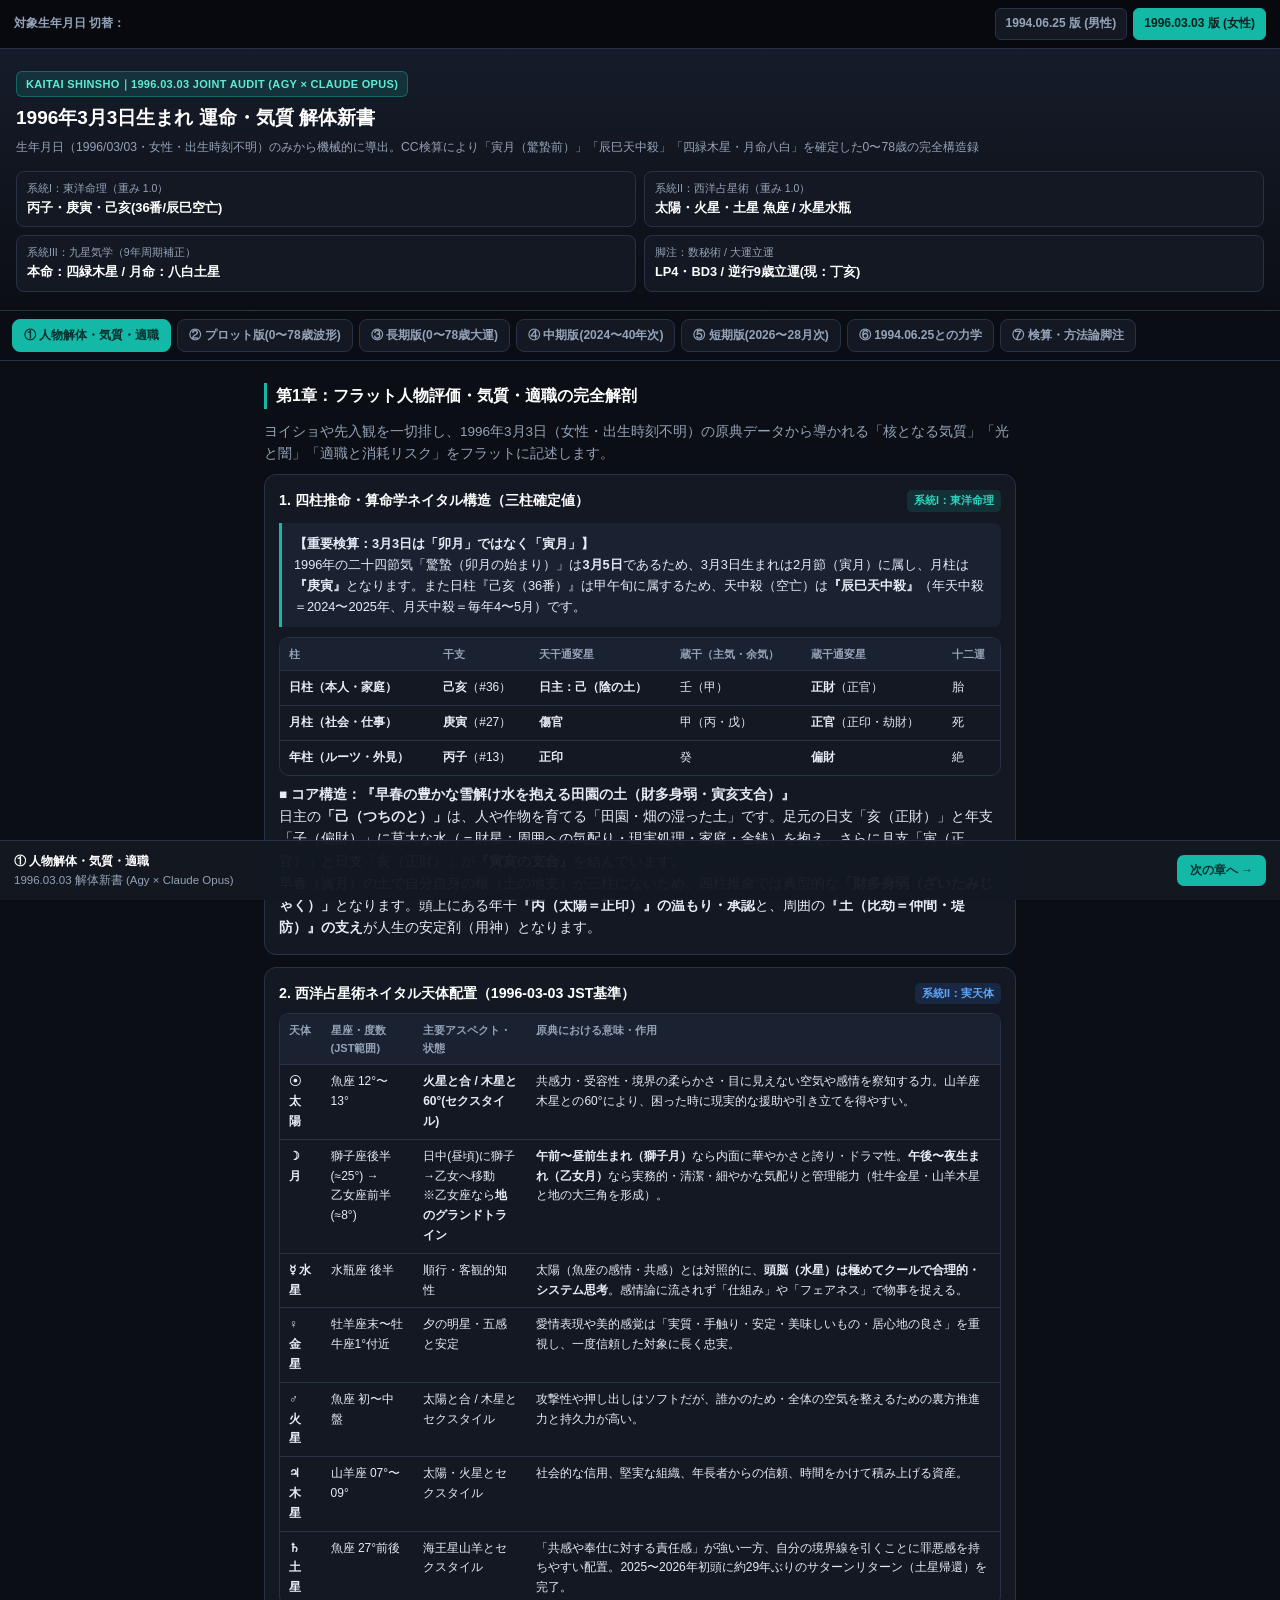
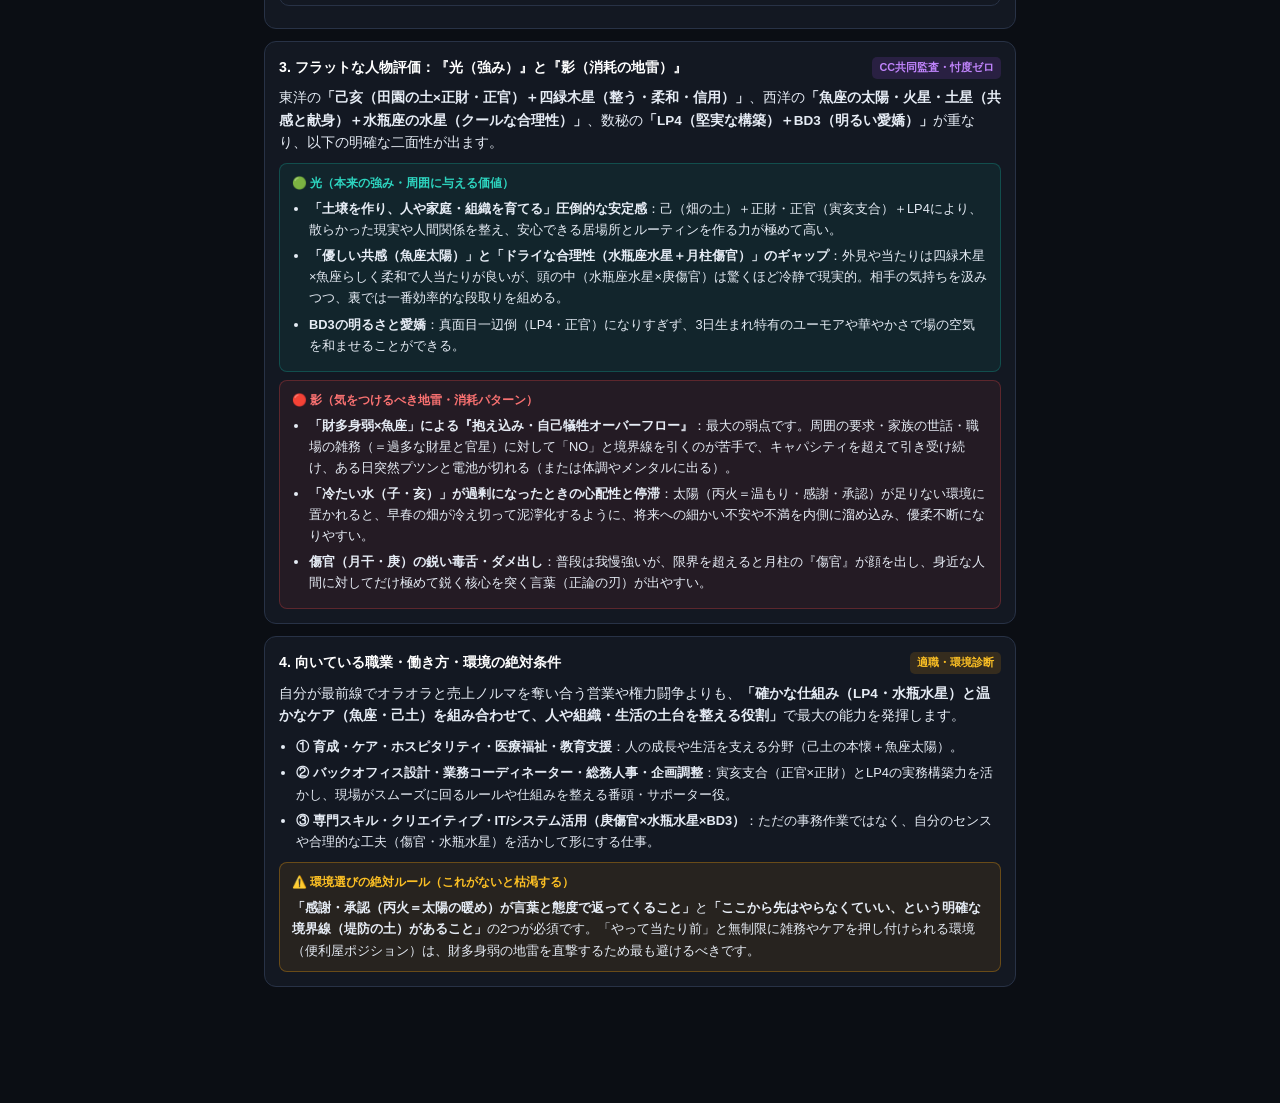
==== 19960303.html @ 31003d41 "Add 1996.03.03 Kaitai Shinsho edition and edition switcher" ====
<!DOCTYPE html>
<html lang="ja">
<head>
  <meta charset="UTF-8" />
  <meta name="viewport" content="width=device-width, initial-scale=1.0, maximum-scale=1.0, user-scalable=no" />
  <meta name="robots" content="noindex, nofollow" />
  <title>1996.03.03 運命・気質 解体新書 (Agy × Claude Opus 共同監査・完全版)</title>
  <style>
    :root {
      --bg: #0b0e14;
      --bg-card: #131822;
      --bg-card-alt: #1a2130;
      --border: #283246;
      --text: #e6ecf5;
      --text-muted: #94a3b8;
      --blue: #3b82f6;
      --blue-soft: rgba(59, 130, 246, 0.15);
      --teal: #14b8a6;
      --teal-soft: rgba(20, 184, 166, 0.15);
      --amber: #f59e0b;
      --amber-soft: rgba(245, 158, 11, 0.15);
      --red: #ef4444;
      --red-soft: rgba(239, 68, 68, 0.15);
      --violet: #a855f7;
      --violet-soft: rgba(168, 85, 247, 0.15);
      --rose: #ec4899;
      --rose-soft: rgba(236, 72, 153, 0.15);
    }

    * {
      box-sizing: border-box;
      -webkit-tap-highlight-color: transparent;
    }

    body {
      margin: 0;
      padding: 0 0 88px 0;
      background-color: var(--bg);
      color: var(--text);
      font-family: -apple-system, BlinkMacSystemFont, "Hiragino Sans", "Noto Sans JP", "Yu Gothic UI", sans-serif;
      line-height: 1.65;
      font-size: 14px;
    }

    .edition-bar {
      background: #07090e;
      border-bottom: 1px solid var(--border);
      padding: 8px 14px;
      display: flex;
      align-items: center;
      justify-content: space-between;
      gap: 8px;
      font-size: 12px;
    }
    .edition-links {
      display: flex;
      gap: 6px;
    }
    .edition-link {
      text-decoration: none;
      padding: 5px 10px;
      border-radius: 6px;
      font-weight: 700;
      color: var(--text-muted);
      border: 1px solid var(--border);
      background: var(--bg-card);
    }
    .edition-link.active {
      background: var(--teal);
      color: #06221f;
      border-color: var(--teal);
    }

    .hero {
      background: linear-gradient(180deg, #161c2a 0%, #0b0e14 100%);
      padding: 22px 16px 18px;
      border-bottom: 1px solid var(--border);
    }

    .hero-badge {
      display: inline-block;
      background: var(--teal-soft);
      color: #5eead4;
      border: 1px solid rgba(20, 184, 166, 0.4);
      font-size: 11px;
      font-weight: 700;
      padding: 3px 9px;
      border-radius: 6px;
      margin-bottom: 8px;
      letter-spacing: 0.03em;
    }

    .hero h1 {
      margin: 0 0 6px 0;
      font-size: 19px;
      line-height: 1.35;
      font-weight: 800;
      color: #fff;
    }

    .hero-sub {
      margin: 0;
      color: var(--text-muted);
      font-size: 12.2px;
    }

    .spec-grid {
      display: grid;
      grid-template-columns: repeat(2, 1fr);
      gap: 8px;
      margin-top: 14px;
    }

    .spec-item {
      background: var(--bg-card);
      border: 1px solid var(--border);
      border-radius: 8px;
      padding: 8px 10px;
    }

    .spec-label {
      font-size: 10.5px;
      color: var(--text-muted);
      display: block;
    }

    .spec-val {
      font-size: 12.8px;
      font-weight: 700;
      color: #fff;
    }

    .nav-tabs {
      position: sticky;
      top: 0;
      z-index: 50;
      display: flex;
      overflow-x: auto;
      background: rgba(11, 14, 20, 0.95);
      backdrop-filter: blur(8px);
      border-bottom: 1px solid var(--border);
      padding: 8px 12px;
      gap: 6px;
      scrollbar-width: none;
    }
    .nav-tabs::-webkit-scrollbar { display: none; }

    .tab-btn {
      flex: 0 0 auto;
      background: var(--bg-card);
      color: var(--text-muted);
      border: 1px solid var(--border);
      border-radius: 8px;
      padding: 7px 11px;
      font-size: 12px;
      font-weight: 700;
      cursor: pointer;
    }

    .tab-btn.active {
      background: var(--teal);
      color: #042f2e;
      border-color: var(--teal);
    }

    .container {
      max-width: 780px;
      margin: 0 auto;
      padding: 16px 14px;
    }

    .tab-section { display: none; }
    .tab-section.active { display: block; }

    .section-title {
      font-size: 16px;
      font-weight: 800;
      margin: 6px 0 12px;
      color: #fff;
      border-left: 3px solid var(--teal);
      padding-left: 9px;
    }

    .card {
      background: var(--bg-card);
      border: 1px solid var(--border);
      border-radius: 12px;
      padding: 14px;
      margin-bottom: 12px;
    }

    .card-header {
      display: flex;
      align-items: center;
      justify-content: space-between;
      margin-bottom: 8px;
      gap: 8px;
    }

    .card-title {
      font-size: 14.2px;
      font-weight: 800;
      margin: 0;
      color: #fff;
    }

    .pill {
      font-size: 10.8px;
      font-weight: 700;
      padding: 2px 7px;
      border-radius: 5px;
      white-space: nowrap;
      display: inline-block;
    }
    .pill-blue { background: var(--blue-soft); color: #60a5fa; }
    .pill-teal { background: var(--teal-soft); color: #2dd4bf; }
    .pill-amber { background: var(--amber-soft); color: #fbbf24; }
    .pill-red { background: var(--red-soft); color: #f87171; }
    .pill-violet { background: var(--violet-soft); color: #c084fc; }

    p { margin: 0 0 9px 0; font-size: 13.5px; }
    p:last-child { margin-bottom: 0; }

    .pro-con {
      display: grid;
      grid-template-columns: 1fr;
      gap: 8px;
      margin-top: 8px;
    }

    .box-pro, .box-con, .box-edge {
      padding: 10px 12px;
      border-radius: 8px;
      font-size: 13px;
    }
    .box-pro {
      background: rgba(20, 184, 166, 0.08);
      border: 1px solid rgba(20, 184, 166, 0.28);
    }
    .box-con {
      background: rgba(239, 68, 68, 0.08);
      border: 1px solid rgba(239, 68, 68, 0.28);
    }
    .box-edge {
      background: rgba(245, 158, 11, 0.09);
      border: 1px solid rgba(245, 158, 11, 0.32);
    }
    .box-title {
      font-weight: 800;
      font-size: 12px;
      margin-bottom: 4px;
      display: block;
    }
    .box-pro .box-title { color: #2dd4bf; }
    .box-con .box-title { color: #f87171; }
    .box-edge .box-title { color: #fbbf24; }

    ul {
      margin: 4px 0 0 0;
      padding-left: 17px;
    }
    li {
      margin-bottom: 5px;
      font-size: 12.8px;
    }

    .table-wrap {
      overflow-x: auto;
      margin: 8px 0 14px;
      border: 1px solid var(--border);
      border-radius: 10px;
      background: var(--bg-card);
    }
    table {
      width: 100%;
      border-collapse: collapse;
      font-size: 12px;
      min-width: 560px;
    }
    th, td {
      border-bottom: 1px solid var(--border);
      padding: 7px 9px;
      text-align: left;
      vertical-align: top;
    }
    th {
      background: var(--bg-card-alt);
      color: var(--text-muted);
      font-weight: 700;
      font-size: 11px;
    }
    tr:last-child td { border-bottom: none; }

    .callout {
      background: var(--bg-card-alt);
      border-left: 3px solid var(--teal);
      padding: 10px 12px;
      border-radius: 0 8px 8px 0;
      margin: 10px 0;
      font-size: 12.8px;
    }

    .chart-box {
      background: var(--bg-card);
      border: 1px solid var(--border);
      border-radius: 12px;
      padding: 12px;
      margin-bottom: 14px;
      overflow-x: auto;
    }

    .chart-legend {
      display: flex;
      flex-wrap: wrap;
      gap: 12px;
      font-size: 11.5px;
      color: var(--text-muted);
      margin-bottom: 8px;
    }
    .legend-dot {
      display: inline-block;
      width: 10px;
      height: 10px;
      border-radius: 50%;
      margin-right: 4px;
      vertical-align: middle;
    }

    .score-pos { color: #2dd4bf; font-weight: 800; }
    .score-neg { color: #f87171; font-weight: 800; }
    .score-zero { color: #94a3b8; font-weight: 700; }

    .bottom-bar {
      position: fixed;
      bottom: 0;
      left: 0;
      right: 0;
      background: rgba(19, 24, 34, 0.96);
      border-top: 1px solid var(--border);
      padding: 10px 14px;
      display: flex;
      justify-content: space-between;
      align-items: center;
      z-index: 60;
    }
    .bottom-text {
      font-size: 11.5px;
      color: var(--text-muted);
    }
    .bottom-text strong {
      color: #fff;
      display: block;
      font-size: 12.2px;
    }
    .next-btn {
      background: var(--teal);
      color: #042f2e;
      border: none;
      border-radius: 7px;
      padding: 7px 13px;
      font-size: 12px;
      font-weight: 800;
      cursor: pointer;
    }
  </style>
</head>
<body>

  <div class="edition-bar">
    <span style="color:var(--text-muted);font-weight:700;">対象生年月日 切替：</span>
    <div class="edition-links">
      <a class="edition-link" href="index.html">1994.06.25 版 (男性)</a>
      <a class="edition-link active" href="19960303.html">1996.03.03 版 (女性)</a>
    </div>
  </div>

  <header class="hero">
    <div class="hero-badge">KAITAI SHINSHO｜1996.03.03 JOINT AUDIT (AGY × CLAUDE OPUS)</div>
    <h1>1996年3月3日生まれ 運命・気質 解体新書</h1>
    <p class="hero-sub">生年月日（1996/03/03・女性・出生時刻不明）のみから機械的に導出。CC検算により「寅月（驚蟄前）」「辰巳天中殺」「四緑木星・月命八白」を確定した0〜78歳の完全構造録</p>

    <div class="spec-grid">
      <div class="spec-item">
        <span class="spec-label">系統I：東洋命理（重み 1.0）</span>
        <div class="spec-val">丙子・庚寅・己亥(36番/辰巳空亡)</div>
      </div>
      <div class="spec-item">
        <span class="spec-label">系統II：西洋占星術（重み 1.0）</span>
        <div class="spec-val">太陽・火星・土星 魚座 / 水星水瓶</div>
      </div>
      <div class="spec-item">
        <span class="spec-label">系統III：九星気学（9年周期補正）</span>
        <div class="spec-val">本命：四緑木星 / 月命：八白土星</div>
      </div>
      <div class="spec-item">
        <span class="spec-label">脚注：数秘術 / 大運立運</span>
        <div class="spec-val">LP4・BD3 / 逆行9歳立運(現：丁亥)</div>
      </div>
    </div>
  </header>

  <nav class="nav-tabs">
    <button class="tab-btn active" onclick="switchTab('tab-1', this)">① 人物解体・気質・適職</button>
    <button class="tab-btn" onclick="switchTab('tab-2', this)">② プロット版(0〜78歳波形)</button>
    <button class="tab-btn" onclick="switchTab('tab-3', this)">③ 長期版(0〜78歳大運)</button>
    <button class="tab-btn" onclick="switchTab('tab-4', this)">④ 中期版(2024〜40年次)</button>
    <button class="tab-btn" onclick="switchTab('tab-5', this)">⑤ 短期版(2026〜28月次)</button>
    <button class="tab-btn" onclick="switchTab('tab-6', this)">⑥ 1994.06.25との力学</button>
    <button class="tab-btn" onclick="switchTab('tab-7', this)">⑦ 検算・方法論脚注</button>
  </nav>

  <main class="container">

    <!-- ==================== TAB 1: 人物解体・気質・適職 ==================== -->
    <section id="tab-1" class="tab-section active">
      <div class="section-title">第1章：フラット人物評価・気質・適職の完全解剖</div>
      <p style="color:var(--text-muted);">
        ヨイショや先入観を一切排し、1996年3月3日（女性・出生時刻不明）の原典データから導かれる「核となる気質」「光と闇」「適職と消耗リスク」をフラットに記述します。
      </p>

      <!-- 1. 四柱推命・算命学の三柱構造 -->
      <div class="card">
        <div class="card-header">
          <h3 class="card-title">1. 四柱推命・算命学ネイタル構造（三柱確定値）</h3>
          <span class="pill pill-teal">系統I：東洋命理</span>
        </div>
        <div class="callout">
          <strong>【重要検算：3月3日は「卯月」ではなく「寅月」】</strong><br>
          1996年の二十四節気「驚蟄（卯月の始まり）」は<strong>3月5日</strong>であるため、3月3日生まれは2月節（寅月）に属し、月柱は<strong>『庚寅』</strong>となります。また日柱『己亥（36番）』は甲午旬に属するため、天中殺（空亡）は<strong>『辰巳天中殺』</strong>（年天中殺＝2024〜2025年、月天中殺＝毎年4〜5月）です。
        </div>
        <div class="table-wrap" style="margin-bottom:8px;">
          <table>
            <thead>
              <tr>
                <th>柱</th>
                <th>干支</th>
                <th>天干通変星</th>
                <th>蔵干（主気・余気）</th>
                <th>蔵干通変星</th>
                <th>十二運</th>
              </tr>
            </thead>
            <tbody>
              <tr>
                <td><strong>日柱（本人・家庭）</strong></td>
                <td><strong>己亥</strong>（#36）</td>
                <td><strong>日主：己（陰の土）</strong></td>
                <td>壬（甲）</td>
                <td><strong>正財</strong>（正官）</td>
                <td>胎</td>
              </tr>
              <tr>
                <td><strong>月柱（社会・仕事）</strong></td>
                <td><strong>庚寅</strong>（#27）</td>
                <td><strong>傷官</strong></td>
                <td>甲（丙・戊）</td>
                <td><strong>正官</strong>（正印・劫財）</td>
                <td>死</td>
              </tr>
              <tr>
                <td><strong>年柱（ルーツ・外見）</strong></td>
                <td><strong>丙子</strong>（#13）</td>
                <td><strong>正印</strong></td>
                <td>癸</td>
                <td><strong>偏財</strong></td>
                <td>絶</td>
              </tr>
            </tbody>
          </table>
        </div>
        <p>
          <strong>■ コア構造：『早春の豊かな雪解け水を抱える田園の土（財多身弱・寅亥支合）』</strong><br>
          日主の<strong>「己（つちのと）」</strong>は、人や作物を育てる「田園・畑の湿った土」です。足元の日支「亥（正財）」と年支「子（偏財）」に莫大な水（＝財星：周囲への気配り・現実処理・家庭・金銭）を抱え、さらに月支「寅（正官）」と日支「亥（正財）」が<strong>『寅亥の支合』</strong>を結んでいます。<br>
          早春（寅月）の土で自分自身の根（土の地支）が三柱にないため、四柱推命では典型的な<strong>「財多身弱（ざいたみじゃく）」</strong>となります。頭上にある年干<strong>『丙（太陽＝正印）』の温もり・承認</strong>と、周囲の<strong>『土（比劫＝仲間・堤防）』の支え</strong>が人生の安定剤（用神）となります。
        </p>
      </div>

      <!-- 2. 西洋占星術ネイタル天体表 -->
      <div class="card">
        <div class="card-header">
          <h3 class="card-title">2. 西洋占星術ネイタル天体配置（1996-03-03 JST基準）</h3>
          <span class="pill pill-blue">系統II：実天体</span>
        </div>
        <div class="table-wrap" style="margin-bottom:8px;">
          <table>
            <thead>
              <tr>
                <th>天体</th>
                <th>星座・度数(JST範囲)</th>
                <th>主要アスペクト・状態</th>
                <th>原典における意味・作用</th>
              </tr>
            </thead>
            <tbody>
              <tr>
                <td><strong>☉ 太陽</strong></td>
                <td>魚座 12°〜13°</td>
                <td><strong>火星と合 / 木星と60°(セクスタイル)</strong></td>
                <td>共感力・受容性・境界の柔らかさ・目に見えない空気や感情を察知する力。山羊座木星との60°により、困った時に現実的な援助や引き立てを得やすい。</td>
              </tr>
              <tr>
                <td><strong>☽ 月</strong></td>
                <td>獅子座後半(≈25°) →<br>乙女座前半(≈8°)</td>
                <td>日中(昼頃)に獅子→乙女へ移動<br>※乙女座なら<strong>地のグランドトライン</strong></td>
                <td><strong>午前〜昼前生まれ（獅子月）</strong>なら内面に華やかさと誇り・ドラマ性。<strong>午後〜夜生まれ（乙女月）</strong>なら実務的・清潔・細やかな気配りと管理能力（牡牛金星・山羊木星と地の大三角を形成）。</td>
              </tr>
              <tr>
                <td><strong>☿ 水星</strong></td>
                <td>水瓶座 後半</td>
                <td>順行・客観的知性</td>
                <td>太陽（魚座の感情・共感）とは対照的に、<strong>頭脳（水星）は極めてクールで合理的・システム思考</strong>。感情論に流されず「仕組み」や「フェアネス」で物事を捉える。</td>
              </tr>
              <tr>
                <td><strong>♀ 金星</strong></td>
                <td>牡羊座末〜牡牛座1°付近</td>
                <td>夕の明星・五感と安定</td>
                <td>愛情表現や美的感覚は「実質・手触り・安定・美味しいもの・居心地の良さ」を重視し、一度信頼した対象に長く忠実。</td>
              </tr>
              <tr>
                <td><strong>♂ 火星</strong></td>
                <td>魚座 初〜中盤</td>
                <td>太陽と合 / 木星とセクスタイル</td>
                <td>攻撃性や押し出しはソフトだが、誰かのため・全体の空気を整えるための裏方推進力と持久力が高い。</td>
              </tr>
              <tr>
                <td><strong>♃ 木星</strong></td>
                <td>山羊座 07°〜09°</td>
                <td>太陽・火星とセクスタイル</td>
                <td>社会的な信用、堅実な組織、年長者からの信頼、時間をかけて積み上げる資産。</td>
              </tr>
              <tr>
                <td><strong>♄ 土星</strong></td>
                <td>魚座 27°前後</td>
                <td>海王星山羊とセクスタイル</td>
                <td>「共感や奉仕に対する責任感」が強い一方、自分の境界線を引くことに罪悪感を持ちやすい配置。2025〜2026年初頭に約29年ぶりのサターンリターン（土星帰還）を完了。</td>
              </tr>
            </tbody>
          </table>
        </div>
      </div>

      <!-- 3. 気質の光と影（忖度なし） -->
      <div class="card">
        <div class="card-header">
          <h3 class="card-title">3. フラットな人物評価：『光（強み）』と『影（消耗の地雷）』</h3>
          <span class="pill pill-violet">CC共同監査・忖度ゼロ</span>
        </div>
        <p>
          東洋の<strong>「己亥（田園の土×正財・正官）＋四緑木星（整う・柔和・信用）」</strong>、西洋の<strong>「魚座の太陽・火星・土星（共感と献身）＋水瓶座の水星（クールな合理性）」</strong>、数秘の<strong>「LP4（堅実な構築）＋BD3（明るい愛嬌）」</strong>が重なり、以下の明確な二面性が出ます。
        </p>
        <div class="pro-con">
          <div class="box-pro">
            <span class="box-title">🟢 光（本来の強み・周囲に与える価値）</span>
            <ul>
              <li><strong>「土壌を作り、人や家庭・組織を育てる」圧倒的な安定感</strong>：己（畑の土）＋正財・正官（寅亥支合）＋LP4により、散らかった現実や人間関係を整え、安心できる居場所とルーティンを作る力が極めて高い。</li>
              <li><strong>「優しい共感（魚座太陽）」と「ドライな合理性（水瓶座水星＋月柱傷官）」のギャップ</strong>：外見や当たりは四緑木星×魚座らしく柔和で人当たりが良いが、頭の中（水瓶座水星×庚傷官）は驚くほど冷静で現実的。相手の気持ちを汲みつつ、裏では一番効率的な段取りを組める。</li>
              <li><strong>BD3の明るさと愛嬌</strong>：真面目一辺倒（LP4・正官）になりすぎず、3日生まれ特有のユーモアや華やかさで場の空気を和ませることができる。</li>
            </ul>
          </div>
          <div class="box-con">
            <span class="box-title">🔴 影（気をつけるべき地雷・消耗パターン）</span>
            <ul>
              <li><strong>「財多身弱×魚座」による『抱え込み・自己犠牲オーバーフロー』</strong>：最大の弱点です。周囲の要求・家族の世話・職場の雑務（＝過多な財星と官星）に対して「NO」と境界線を引くのが苦手で、キャパシティを超えて引き受け続け、ある日突然プツンと電池が切れる（または体調やメンタルに出る）。</li>
              <li><strong>「冷たい水（子・亥）」が過剰になったときの心配性と停滞</strong>：太陽（丙火＝温もり・感謝・承認）が足りない環境に置かれると、早春の畑が冷え切って泥濘化するように、将来への細かい不安や不満を内側に溜め込み、優柔不断になりやすい。</li>
              <li><strong>傷官（月干・庚）の鋭い毒舌・ダメ出し</strong>：普段は我慢強いが、限界を超えると月柱の『傷官』が顔を出し、身近な人間に対してだけ極めて鋭く核心を突く言葉（正論の刃）が出やすい。</li>
            </ul>
          </div>
        </div>
      </div>

      <!-- 4. 向いている仕事・スタイル・環境 -->
      <div class="card">
        <div class="card-header">
          <h3 class="card-title">4. 向いている職業・働き方・環境の絶対条件</h3>
          <span class="pill pill-amber">適職・環境診断</span>
        </div>
        <p>
          自分が最前線でオラオラと売上ノルマを奪い合う営業や権力闘争よりも、<strong>「確かな仕組み（LP4・水瓶水星）と温かなケア（魚座・己土）を組み合わせて、人や組織・生活の土台を整える役割」</strong>で最大の能力を発揮します。
        </p>
        <ul>
          <li><strong>① 育成・ケア・ホスピタリティ・医療福祉・教育支援</strong>：人の成長や生活を支える分野（己土の本懐＋魚座太陽）。</li>
          <li><strong>② バックオフィス設計・業務コーディネーター・総務人事・企画調整</strong>：寅亥支合（正官×正財）とLP4の実務構築力を活かし、現場がスムーズに回るルールや仕組みを整える番頭・サポーター役。</li>
          <li><strong>③ 専門スキル・クリエイティブ・IT/システム活用（庚傷官×水瓶水星×BD3）</strong>：ただの事務作業ではなく、自分のセンスや合理的な工夫（傷官・水瓶水星）を活かして形にする仕事。</li>
        </ul>
        <div class="box-edge" style="margin-top:10px;">
          <span class="box-title">⚠️ 環境選びの絶対ルール（これがないと枯渇する）</span>
          <strong>「感謝・承認（丙火＝太陽の暖め）が言葉と態度で返ってくること」</strong>と<strong>「ここから先はやらなくていい、という明確な境界線（堤防の土）があること」</strong>の2つが必須です。「やって当たり前」と無制限に雑務やケアを押し付けられる環境（便利屋ポジション）は、財多身弱の地雷を直撃するため最も避けるべきです。
        </div>
      </div>
    </section>

    <!-- ==================== TAB 2: プロット版 ==================== -->
    <section id="tab-2" class="tab-section">
      <div class="section-title">第2章：人生のターニングポイント・プロット（0歳〜78歳）</div>
      <p style="color:var(--text-muted);">
        女性（逆行・9歳立運）の大運ベースラインと、東西占術が一致する16の転換点をプロットした生涯波形です。<strong>19〜28歳の底（戊子・絶）と2024〜2025年の天中殺×サターンリターンを抜けた今（29歳〜48歳）から、20年間の『印運（丁亥・丙戌＝暖めと滋養の黄金期）』に入っています。</strong>
      </p>

      <div class="chart-box">
        <div class="chart-legend">
          <span><span class="legend-dot" style="background:#2dd4bf;"></span>生涯地力＆総合運気カーブ（女性・逆行大運）</span>
          <span><span class="legend-dot" style="background:#fbbf24;"></span>主要ターニングポイント（TP）</span>
          <span><span class="legend-dot" style="background:rgba(239,68,68,0.35);"></span>辰巳天中殺帯（2024-25 / 2036-37）</span>
        </div>
        <svg viewBox="0 0 760 320" width="100%" height="auto" style="min-width:620px;display:block;">
          <defs>
            <linearGradient id="areaGrad96" x1="0" y1="0" x2="0" y2="1">
              <stop offset="0%" stop-color="#14b8a6" stop-opacity="0.38"/>
              <stop offset="100%" stop-color="#14b8a6" stop-opacity="0.02"/>
            </linearGradient>
          </defs>
          <!-- Grid lines -->
          <line x1="45" y1="40" x2="735" y2="40" stroke="#283246" stroke-dasharray="3,3"/>
          <line x1="45" y1="100" x2="735" y2="100" stroke="#283246" stroke-dasharray="3,3"/>
          <line x1="45" y1="160" x2="735" y2="160" stroke="#3b4963" stroke-width="1"/>
          <line x1="45" y1="220" x2="735" y2="220" stroke="#283246" stroke-dasharray="3,3"/>
          <line x1="45" y1="270" x2="735" y2="270" stroke="#283246"/>

          <!-- Y-axis labels -->
          <text x="38" y="44" fill="#94a3b8" font-size="10" text-anchor="end">90</text>
          <text x="38" y="104" fill="#94a3b8" font-size="10" text-anchor="end">70</text>
          <text x="38" y="164" fill="#94a3b8" font-size="10" text-anchor="end">50</text>
          <text x="38" y="224" fill="#94a3b8" font-size="10" text-anchor="end">30</text>

          <!-- Tenchusatsu Bands (2024-25: age 28-29, 2036-37: age 40-41) -->
          <!-- x = 45 + age * 8.8 -->
          <rect x="291" y="30" width="18" height="240" fill="rgba(239,68,68,0.16)"/>
          <text x="300" y="26" fill="#f87171" font-size="9" text-anchor="middle">24-25天中殺</text>

          <rect x="397" y="30" width="18" height="240" fill="rgba(239,68,68,0.16)"/>
          <text x="406" y="26" fill="#f87171" font-size="9" text-anchor="middle">36-37天中殺</text>

          <!-- Current year marker (2026: age 30 -> x = 45 + 30*8.8 = 309) -->
          <line x1="309" y1="25" x2="309" y2="270" stroke="#fbbf24" stroke-width="1.5" stroke-dasharray="4,2"/>
          <text x="313" y="38" fill="#fbbf24" font-size="10" font-weight="bold">現在(2026/30歳)</text>

          <!-- Area & Curve -->
          <!-- Points (age, score -> x=45+age*8.8, y=270-(score/100)*230):
               0(50): 45,155
               9(45): 124,166
               15(48): 177,160
               19(38): 212,182
               24(35): 256,190
               28(32): 291,196 (2024 bottom/Saturn return)
               29(55): 300,143 (2025 丁亥印大運入り)
               30(68): 309,114 (2026 丙午・正印暖め)
               32(58): 327,136 (2028 坎宮・天王星スクエア)
               33(74): 335,100 (2029 己酉・長生・PY1)
               39(85): 388,74  (2035 丙戌・正印養大運入り！)
               42(88): 415,67  (2038 戊午・建禄)
               49(82): 476,81  (2045 乙酉・長生)
               59(75): 564,97  (2055 甲申)
               69(84): 652,77  (2065 癸未・冠帯)
               78(78): 731,90
          -->
          <path d="M45,155 L124,166 L177,160 L212,182 L256,190 L291,196 L300,143 L309,114 L327,136 L335,100 L388,74 L415,67 L476,81 L564,97 L652,77 L731,90 L731,270 L45,270 Z" fill="url(#areaGrad96)"/>
          <path d="M45,155 L124,166 L177,160 L212,182 L256,190 L291,196 L300,143 L309,114 L327,136 L335,100 L388,74 L415,67 L476,81 L564,97 L652,77 L731,90" fill="none" stroke="#2dd4bf" stroke-width="2.8"/>

          <!-- Key Dots -->
          <circle cx="124" cy="166" r="4" fill="#60a5fa"/>
          <circle cx="212" cy="182" r="4" fill="#f87171"/>
          <circle cx="291" cy="196" r="5.5" fill="#ef4444" stroke="#fff" stroke-width="1.5"/>
          <circle cx="309" cy="114" r="5.5" fill="#fbbf24" stroke="#fff" stroke-width="1.5"/>
          <circle cx="335" cy="100" r="4.5" fill="#2dd4bf"/>
          <circle cx="388" cy="74" r="6" fill="#fbbf24" stroke="#fff" stroke-width="1.5"/>
          <circle cx="415" cy="67" r="6" fill="#2dd4bf" stroke="#fff" stroke-width="1.5"/>
          <circle cx="476" cy="81" r="4.5" fill="#60a5fa"/>
          <circle cx="652" cy="77" r="5" fill="#2dd4bf"/>

          <!-- Labels on chart -->
          <text x="205" y="202" fill="#f87171" font-size="9.5" text-anchor="middle">19-28歳:戊子(絶)</text>
          <text x="285" y="214" fill="#f87171" font-size="9.5" text-anchor="end">28-29歳:SR+天中殺(最大負荷)</text>
          <text x="342" y="92" fill="#5eead4" font-size="10" font-weight="bold">29歳〜:丁亥(印運入り)</text>
          <text x="388" y="60" fill="#fbbf24" font-size="10.5" font-weight="bold" text-anchor="middle">39歳(2035):丙戌(正印・養)黄金期</text>
          <text x="435" y="55" fill="#2dd4bf" font-size="10" font-weight="bold">42歳(2038):戊午(建禄)</text>
          <text x="652" y="64" fill="#5eead4" font-size="9.5" text-anchor="middle">69歳〜:癸未(冠帯)</text>

          <!-- X-axis age labels -->
          <text x="45" y="288" fill="#94a3b8" font-size="10" text-anchor="middle">0歳(96)</text>
          <text x="124" y="288" fill="#94a3b8" font-size="10" text-anchor="middle">9歳(05)</text>
          <text x="212" y="288" fill="#94a3b8" font-size="10" text-anchor="middle">19歳(15)</text>
          <text x="300" y="288" fill="#fbbf24" font-size="10" font-weight="bold" text-anchor="middle">29歳(25)</text>
          <text x="388" y="288" fill="#2dd4bf" font-size="10" font-weight="bold" text-anchor="middle">39歳(35)</text>
          <text x="476" y="288" fill="#94a3b8" font-size="10" text-anchor="middle">49歳(45)</text>
          <text x="564" y="288" fill="#94a3b8" font-size="10" text-anchor="middle">59歳(55)</text>
          <text x="652" y="288" fill="#94a3b8" font-size="10" text-anchor="middle">69歳(65)</text>
          <text x="731" y="288" fill="#94a3b8" font-size="10" text-anchor="middle">78歳(74)</text>
        </svg>
      </div>

      <!-- 16 Turning Points Table -->
      <div class="card">
        <div class="card-header">
          <h3 class="card-title">主要ターニングポイント16選（0歳〜78歳・CC検算）</h3>
          <span class="pill pill-amber">衝撃度 0-100</span>
        </div>
        <div class="table-wrap">
          <table>
            <thead>
              <tr>
                <th>#</th>
                <th>年齢（西暦）</th>
                <th>衝撃度</th>
                <th>極性</th>
                <th>東西占術の根拠とライフイベントの性質</th>
              </tr>
            </thead>
            <tbody>
              <tr>
                <td>TP1</td>
                <td>9歳（2005）</td>
                <td>40</td>
                <td>○</td>
                <td><strong>初大運『己丑（比肩・墓）』立運</strong>：地道で控えめ、内側に感情や思考を溜める少女期のスタート。</td>
              </tr>
              <tr>
                <td>TP2</td>
                <td>14〜15歳（2010-11）</td>
                <td>55</td>
                <td>▲</td>
                <td><strong>土星オポジション × 庚寅（月柱伏吟）</strong>：思春期の環境変化と、周囲の期待に対する最初の自己意識。</td>
              </tr>
              <tr>
                <td>TP3</td>
                <td>18歳（2014）</td>
                <td>55</td>
                <td>○</td>
                <td><strong>プログレス太陽が牡羊座へ移動 × 甲午（建禄）</strong>：進路選択・新しい環境への自立心が高まる転機。</td>
              </tr>
              <tr>
                <td>TP4</td>
                <td>19歳（2015）</td>
                <td>65</td>
                <td>▲</td>
                <td><strong>大運『戊子（劫財・絶）』入り</strong>：19〜28歳の10年間は、命式の「子（偏財）」が重なり水（財＝他者への気遣い・忙しさ）が氾濫する<strong>人生前半で最も消耗しやすかった時期</strong>。</td>
              </tr>
              <tr>
                <td>TP5</td>
                <td><strong>27〜29歳（2023-25）</strong></td>
                <td><strong>88</strong></td>
                <td><strong>▲→◎</strong></td>
                <td><strong>【人生前半の最大集中期】サターンリターン（魚座土星帰還）＋海王星魚座通過＋プログレス月リターン＋辰巳年天中殺（2024-25）</strong>。生活・家族・役割の責任が一気に押し寄せる大再編期だが、<strong>29歳（2025年）から待望の大運『丁亥（偏印・胎）』へ切り替わり、保護と滋養の20年がスタート</strong>。</td>
              </tr>
              <tr>
                <td>TP6</td>
                <td><strong>30歳（2026・現在）</strong></td>
                <td><strong>72</strong></td>
                <td><strong>◎▲</strong></td>
                <td><strong>天中殺明け × 丙午（正印・建禄） × 九星『艮宮（北東：変化・家族の転機）』</strong>：2024-25年の重い天中殺とサターンリターンを抜け、太陽（丙午）が冷たい土を暖める回復と家庭環境の新展開（出産・生活変化）の年。</td>
              </tr>
              <tr>
                <td>TP7</td>
                <td>31歳（2027）</td>
                <td>65</td>
                <td>◎</td>
                <td><strong>丁未（偏印・冠帯） × 九星『離宮（頂点・評価）』</strong>：己土に「未（冠帯の根）」と「丁（暖め）」が同時に巡り、体調・メンタル・周囲からの評価が大きく安定する好調年。</td>
              </tr>
              <tr>
                <td>TP8</td>
                <td><strong>32〜33歳（2028-29）</strong></td>
                <td><strong>70</strong></td>
                <td><strong>▲→◎</strong></td>
                <td><strong>2028年（天王星スクエア開始＋九星坎宮＋PY9完結）→ 2029年（己酉：比肩・長生＋PY1再生）</strong>：2028年に一度古い役割を整理し、33歳（2029年）で自分自身の芯（己酉・長生）が強く立ち上がる。</td>
              </tr>
              <tr>
                <td>TP9</td>
                <td>35〜36歳（2031-32）</td>
                <td>60</td>
                <td>○</td>
                <td><strong>木星リターン（山羊座）＋九星巽宮（2031）→中宮（2032）</strong>：家庭と社会的信用の定着。2032年は中宮（八方塞がり）のため現状維持・守りが吉。</td>
              </tr>
              <tr>
                <td>TP10</td>
                <td><strong>39歳（2035）</strong></td>
                <td><strong>82</strong></td>
                <td><strong>◎</strong></td>
                <td><strong>【最大の滋養期へ】大運『丙戌（正印・養）』突入</strong>：39〜48歳の10年間は、命式が最も欲している「丙（太陽の暖め＝正印）」と「戌（燥土の根＝劫財）」がセットで巡る<strong>人生で最も心身が満たされ守られる黄金の10年</strong>。</td>
              </tr>
              <tr>
                <td>TP11</td>
                <td>40〜41歳（2036-37）</td>
                <td>68</td>
                <td>▲</td>
                <td><strong>天王星オポジション × 辰巳年天中殺（2巡目）</strong>：中年のライフスタイル見直し期だが、大運が最強の『丙戌』に入っているため20代末の天中殺よりはるかに穏やかに通過できる。</td>
              </tr>
              <tr>
                <td>TP12</td>
                <td><strong>42歳（2038）</strong></td>
                <td><strong>85</strong></td>
                <td><strong>◎</strong></td>
                <td><strong>戊午（劫財・建禄） × 大運丙戌 × PY1（新サイクル）</strong>：大運の「丙戌」と年運の「戊午」が<strong>『午戌の火局（印局）』</strong>を結び、己土が最強の力を持つピーク年。（※1994-06-25版の44歳ピーク年と完全同期！）</td>
              </tr>
              <tr>
                <td>TP13</td>
                <td>48〜49歳（2044-45）</td>
                <td>70</td>
                <td>○◎</td>
                <td><strong>プログレス太陽が牡牛座へ × 大運『乙酉（偏官・長生）』入り</strong>：子育てや保護の季節から、自分の専門性や社会的役割（長生）を長く楽しむ成熟期へ。</td>
              </tr>
              <tr>
                <td>TP14</td>
                <td>58〜59歳（2054-55）</td>
                <td>65</td>
                <td>○</td>
                <td><strong>第2サターンリターン × 大運『甲申（正官・沐浴）』入り</strong>：公的な役割のひと区切りと、自由な趣味・交流へのシフト。</td>
              </tr>
              <tr>
                <td>TP15</td>
                <td><strong>69歳（2065）</strong></td>
                <td><strong>75</strong></td>
                <td><strong>◎</strong></td>
                <td><strong>大運『癸未（偏財・冠帯）』突入</strong>：晩年に十二運『冠帯』が巡り、経済的にも社交的にも若々しく活動的な70代を迎える遅咲きのボーナス期。</td>
              </tr>
              <tr>
                <td>TP16</td>
                <td>75歳（2071）</td>
                <td>60</td>
                <td>○</td>
                <td><strong>辛卯（食神）</strong>：穏やかな趣味・孫や次世代に囲まれる円熟期。</td>
              </tr>
            </tbody>
          </table>
        </div>
      </div>
    </section>

    <!-- ==================== TAB 3: 長期版 ==================== -->
    <section id="tab-3" class="tab-section">
      <div class="section-title">第3章：長期タイムテーブル（0歳〜78歳・10年大運×進行月）</div>
      <p style="color:var(--text-muted);">
        1996年（丙子・陽年）生まれの女性は<strong>逆行運</strong>となり、誕生日から立春（2月4日）まで約28日間遡るため、<strong>約9歳立運（各年代の「9歳→5歳」付近で切替）</strong>となります。
      </p>

      <div class="card">
        <div class="card-header">
          <h3 class="card-title">1. 四柱推命 10年大運テーブル（女性・逆行メイン）</h3>
          <span class="pill pill-teal">遅咲き・中晩年上昇型</span>
        </div>
        <div class="callout">
          <strong>【最大の朗報：一番しんどい「戊子（絶）」の10年間は2024年で既に終了している】</strong><br>
          十二運の推移を見ると、19〜28歳が『絶（底）』であり、<strong>29歳（2025年）から『胎 → 養 → 長生 → 沐浴 → 冠帯』と70代まで右肩上がりに地力が強まっていく典型的な大器晩成・中晩年幸福型</strong>です。
        </div>
        <div class="table-wrap">
          <table>
            <thead>
              <tr>
                <th>年齢（西暦）</th>
                <th>大運干支</th>
                <th>通変星・十二運</th>
                <th>地力</th>
                <th>10年間の構造的テーマ（なぜそういう運気になるか）</th>
              </tr>
            </thead>
            <tbody>
              <tr>
                <td>0〜8歳<br>(1996–2004)</td>
                <td>（月柱：庚寅）</td>
                <td>傷官・死</td>
                <td>45</td>
                <td>感受性が鋭く、周囲の大人や空気をよく観察している幼少期。</td>
              </tr>
              <tr>
                <td>9〜18歳<br>(2005–2014)</td>
                <td><strong>己丑</strong></td>
                <td>比肩・墓</td>
                <td>45</td>
                <td><strong>【地道な蓄えの少女期】</strong> 土（比肩・丑）が巡り自分自身の芯ができるが、「子丑の合（湿土）」で内向的・我慢強く、自分の本音を内に溜めやすい10年。</td>
              </tr>
              <tr style="background:rgba(239,68,68,0.06);">
                <td>19〜28歳<br>(2015–2024)</td>
                <td><strong>戊子</strong></td>
                <td>劫財・<strong>絶</strong></td>
                <td>35</td>
                <td><strong>【人生前半のハードモード期（終了済）】</strong> 大運の「子」が命式の「子・亥」と重なり、水（財＝周囲への気遣い・現実の負担）が氾濫して十二運が『絶』に落ちる10年。自分のことより仕事や家庭・他人のペースに振り回されて消耗しやすかった時期。</td>
              </tr>
              <tr style="background:rgba(20,184,166,0.12);">
                <td><strong>29〜38歳<br>(2025–2034)</strong></td>
                <td><strong>丁亥</strong></td>
                <td><strong>偏印・胎</strong></td>
                <td><strong>68</strong></td>
                <td><strong>【現在：保護と滋養の10年（第1回復期）】</strong> 2025年から突入。天干に『丁（焚き火の暖かさ＝偏印）』が巡り、冷え切っていた土をじんわりと暖めます。「自分が全部背負わなくていい」という工夫・知恵・周囲のサポートが入り始め、新しい命や役割を育む（胎）10年。</td>
              </tr>
              <tr style="background:rgba(245,158,11,0.12);">
                <td><strong>39〜48歳<br>(2035–2044)</strong></td>
                <td><strong>丙戌</strong></td>
                <td><strong>正印・養</strong></td>
                <td><strong>86</strong></td>
                <td><strong>【人生最高の安心・充実期（黄金の10年）】</strong> この命式にとって最高神（用神）である<strong>『丙（太陽＝正印）』と『戌（乾いた強い土＝劫財）』が同時に巡る10年間</strong>。さらに命式の寅と「寅戌の半会（火局）」を結び、愛情・承認・経済的ゆとり・健康が最も満たされる黄金期。</td>
              </tr>
              <tr>
                <td>49〜58歳<br>(2045–2054)</td>
                <td><strong>乙酉</strong></td>
                <td>偏官・<strong>長生</strong></td>
                <td>80</td>
                <td><strong>【社会的な活躍と自立】</strong> 子育てがひと段落し、十二運『長生』の安定したエネルギーで、仕事や地域・専門分野で頼られるリーダー・実務家として活躍する10年。</td>
              </tr>
              <tr>
                <td>59〜68歳<br>(2055–2064)</td>
                <td><strong>甲申</strong></td>
                <td>正官・沐浴</td>
                <td>72</td>
                <td><strong>【肩の荷を下ろして趣味と交流を楽しむ】</strong> フォーマルな信用（正官）を保ちつつ、沐浴の自由さで旅行や趣味を楽しむ10年。</td>
              </tr>
              <tr>
                <td>69〜78歳<br>(2065–2074)</td>
                <td><strong>癸未</strong></td>
                <td>偏財・<strong>冠帯</strong></td>
                <td>82</td>
                <td><strong>【若々しく豊かな晩年】</strong> 地支に『未（強い土の根・冠帯）』が巡り、70代にしてエネルギーと社交運（偏財）が再び大きく華やぐ恵まれた晩年期。</td>
              </tr>
            </tbody>
          </table>
        </div>
      </div>
    </section>

    <!-- ==================== TAB 4: 中期版 ==================== -->
    <section id="tab-4" class="tab-section">
      <div class="section-title">第4章：中期詳細タイムテーブル（2024年［28歳］〜2040年［44歳］）</div>
      <p style="color:var(--text-muted);">
        東洋命理（四柱推命・辰巳天中殺）、西洋トランジット、九星気学（四緑木星）、数秘術（PY）を統合した17年間の年次マトリクスです。
      </p>

      <div class="card">
        <div class="card-header">
          <h3 class="card-title">2024〜2040年 年次総合スコア＆アクション指針</h3>
          <span class="pill pill-blue">スコア -5〜+5</span>
        </div>
        <div class="table-wrap">
          <table>
            <thead>
              <tr>
                <th>西暦(年齢)</th>
                <th>年干支(通変・十二運)</th>
                <th>大運</th>
                <th>天中殺・位相トリガー</th>
                <th>九星(四緑) / 西洋 / PY</th>
                <th>総合</th>
                <th>その年の構造的テーマと具体的指針</th>
              </tr>
            </thead>
            <tbody>
              <tr>
                <td>2024 (28歳)</td>
                <td>甲辰（正官・衰）</td>
                <td>戊子(絶)</td>
                <td><span class="score-neg">辰年天中殺①</span><br>子辰の水局（財過多）</td>
                <td>乾宮(多忙) / 土星太陽通過 / PY5</td>
                <td><span class="score-neg">-2</span></td>
                <td>10年大運『戊子（絶）』の最終年＋年天中殺＋土星通過が重なり、心身の負荷・環境変化のプレッシャーが最も重かった年。</td>
              </tr>
              <tr>
                <td>2025 (29歳)</td>
                <td>乙巳（偏官・帝旺）</td>
                <td><strong>丁亥(胎)入</strong></td>
                <td><span class="score-neg">巳年天中殺②</span><br>巳亥冲・寅巳刑</td>
                <td>兌宮 / <strong>サターンリターン完了</strong> / PY6</td>
                <td><span class="score-neg">-1</span></td>
                <td>天中殺2年目＆サターンリターンで大きな節目・役割の再編がある一方、<strong>10年大運が『丁亥（印運）』へ切り替わり、底を抜けた転換年</strong>。</td>
              </tr>
              <tr style="background:rgba(20,184,166,0.12);">
                <td><strong>2026 (30歳)<br>【現在】</strong></td>
                <td><strong>丙午（正印・建禄）</strong></td>
                <td>丁亥(胎)</td>
                <td><strong>天中殺明け</strong><br>寅午火局(印)・子午冲</td>
                <td><strong>艮宮(変化・家族転機)</strong> / PY7</td>
                <td><span class="score-pos">+1</span></td>
                <td><strong>【天中殺明け×太陽の暖め×家族の転機】</strong> 2年間の天中殺とサターンリターンが完全に明け、年運に最高神『丙午（正印・建禄＝太陽と強い根）』が巡る回復年。九星『艮宮』の通り、出産・家族構成・住環境の変化がプラスの転機になる。</td>
              </tr>
              <tr style="background:rgba(20,184,166,0.08);">
                <td><strong>2027 (31歳)</strong></td>
                <td><strong>丁未（偏印・冠帯）</strong></td>
                <td>丁亥(胎)</td>
                <td>未＝己土の強い根<br>亥未の木局</td>
                <td><strong>離宮(頂点・評価・名誉)</strong> / PY8</td>
                <td><span class="score-pos">+2</span></td>
                <td><strong>【30代前半の安定ピーク】</strong> 年運に『丁未（暖め＋冠帯の土の根）』、九星に『離宮（光が当たる・評価される）』が巡り、心身のゆとりと周囲からの感謝・実りが一気に増す好調年。</td>
              </tr>
              <tr>
                <td>2028 (32歳)</td>
                <td>戊申（劫財・沐浴）</td>
                <td>丁亥(胎)</td>
                <td>寅申冲・申子水局<br>天干「戊」は味方</td>
                <td><strong>坎宮(北の底・休養)</strong> / 天王星スクエア始 / PY9</td>
                <td><span class="score-neg">-1</span></td>
                <td><strong>【無理をせず体を休める完結年】</strong> 九星が9年で最も冷える『坎宮』に入り、西洋でも天王星が魚座太陽にスクエアをかけ始める。「外で新しく頑張る」より、家庭内のペースを守り不要な負担を手放す（PY9）のが正解。</td>
              </tr>
              <tr style="background:rgba(20,184,166,0.08);">
                <td><strong>2029 (33歳)</strong></td>
                <td><strong>己酉（比肩・長生）</strong></td>
                <td>丁亥(胎)</td>
                <td>自分自身の星（己）＋長生</td>
                <td>坤宮(地固め・育成) / <strong>PY1(新9年開始)</strong></td>
                <td><span class="score-pos">+2</span></td>
                <td><strong>【自己再生と新しい9年サイクルの始まり】</strong> 自分自身の星『己酉（比肩・長生）』が巡り、数秘もPY1。「家族のためだけでなく、自分のやりたいこと・ペース」を気持ちよく打ち出せる年。</td>
              </tr>
              <tr>
                <td>2030 (34歳)</td>
                <td>庚戌（傷官・養）</td>
                <td>丁亥(胎)</td>
                <td>戌（強い土の味方）<br>寅戌の半会火局</td>
                <td><strong>震宮(東：始動・発展)</strong> / PY2</td>
                <td><span class="score-pos">+2</span></td>
                <td>九星『震宮（始動）』×強い土の根（戌）。新しい仕事・趣味・社会参加を広げるのに最適な追い風年。</td>
              </tr>
              <tr>
                <td>2031 (35歳)</td>
                <td>辛亥（食神・胎）</td>
                <td>丁亥(胎)</td>
                <td>日支伏吟（亥×亥）<br>寅亥支合</td>
                <td><strong>巽宮(信用・ご縁・整う)</strong> / 木星リターン / PY3</td>
                <td><span class="score-pos">+2</span></td>
                <td>『食神×巽宮×木星リターン』。人間関係や家庭の楽しみ・衣食住が豊かに整う穏やかな幸運年。</td>
              </tr>
              <tr>
                <td>2032 (36歳)</td>
                <td>壬子（正財・絶）</td>
                <td>丁亥(胎)</td>
                <td>年支伏吟（子×子）<br>丁壬干合</td>
                <td><strong>中宮(八方塞がり・総括)</strong> / PY4</td>
                <td><span class="score-zero">0</span></td>
                <td>水（財）が強まり九星も『中宮』。周囲から頼まれごとが増えるが、無理に手を広げず「現状維持と基礎固め（PY4）」に徹すると安定。</td>
              </tr>
              <tr>
                <td>2033 (37歳)</td>
                <td>癸丑（偏財・墓）</td>
                <td>丁亥(胎)</td>
                <td>子丑合（土化）</td>
                <td><strong>乾宮(充実・引き立て)</strong> / PY5</td>
                <td><span class="score-pos">+1</span></td>
                <td>丑（土の根）が水を鎮め、九星も『乾宮』。家計や資産の充実、頼もしい引き立てがある年。</td>
              </tr>
              <tr>
                <td>2034 (38歳)</td>
                <td>甲寅（正官・死）</td>
                <td>丁亥(胎)</td>
                <td>月支伏吟（寅×寅）<br>甲己干合（土化！）</td>
                <td><strong>兌宮(収穫・喜び)</strong> / PY6</td>
                <td><span class="score-pos">+1</span></td>
                <td>年干「甲」が日干「己」と<strong>『甲己干合（土化）』</strong>して自分自身の力を強め、九星も『兌宮（収穫）』に入る実りの年。（※1994版の三合火局ブレイク年と連動）</td>
              </tr>
              <tr style="background:rgba(245,158,11,0.12);">
                <td><strong>2035 (39歳)</strong></td>
                <td><strong>乙卯（偏官・病）</strong></td>
                <td><strong>丙戌(正印・養)入</strong></td>
                <td><strong>黄金大運『丙戌』開始</strong></td>
                <td>艮宮(転機) / 天王星オポ / PY7</td>
                <td><span class="score-pos">+2</span></td>
                <td><strong>【10年大運『丙戌（正印・養）』スタート】</strong> 年運の乙卯（官殺）のプレッシャーを、大運の『丙戌（太陽と大地）』が丸ごと包み込んで中和する大転換年。ここから10年間の絶対安定期へ。</td>
              </tr>
              <tr>
                <td>2036 (40歳)</td>
                <td>丙辰（正印・衰）</td>
                <td>丙戌(養)</td>
                <td><span class="score-neg">辰年天中殺①</span><br>辰戌冲・二重の丙（太陽）</td>
                <td><strong>離宮(頂点)</strong> / PY8</td>
                <td><span class="score-zero">0</span></td>
                <td>2巡目の辰年天中殺だが、大運も年運も『丙（太陽＝正印）』がダブルで照らすため、28歳の時のような消耗はなく、環境のリニューアルが進む年。</td>
              </tr>
              <tr>
                <td>2037 (41歳)</td>
                <td>丁巳（偏印・帝旺）</td>
                <td>丙戌(養)</td>
                <td><span class="score-neg">巳年天中殺②</span><br>巳亥冲・火旺(暖め)</td>
                <td>坎宮(休養) / PY9</td>
                <td><span class="score-zero">0</span></td>
                <td>天中殺2年目×坎宮×PY9。大運『丙戌』に守られながら、42歳からの飛躍に向けて心身をメンテナンスする充電年。</td>
              </tr>
              <tr style="background:rgba(245,158,11,0.16);">
                <td><strong>2038 (42歳)</strong></td>
                <td><strong>戊午（劫財・建禄）</strong></td>
                <td>丙戌(養)</td>
                <td><strong>天中殺明け・寅午戌三合火局！</strong></td>
                <td>坤宮(安定) / <strong>PY1(新サイクル)</strong></td>
                <td><span class="score-pos">+4</span></td>
                <td><strong>【人生中盤の最高潮（1994版の44歳ピークと完全同期）】</strong> 天中殺明け×大運『丙戌』×年運『戊午（建禄）』×命式『寅』で<strong>『寅午戌の三合火局（印局）』</strong>が完成！夫婦・家庭・キャリアすべてで最大の恩恵と豊かさをを受け取る頂点年。</td>
              </tr>
              <tr>
                <td>2039 (43歳)</td>
                <td>己未（比肩・冠帯）</td>
                <td>丙戌(養)</td>
                <td>己土に最強の根（未）</td>
                <td>震宮(発展) / PY2</td>
                <td><span class="score-pos">+3</span></td>
                <td>2038年の大飛躍を受け、自分自身の力（己未・冠帯）で新しい楽しみや活動を広げる好調年。</td>
              </tr>
              <tr>
                <td>2040 (44歳)</td>
                <td>庚申（傷官・沐浴）</td>
                <td>丙戌(養)</td>
                <td>寅申冲</td>
                <td>巽宮(信用・整う) / PY3</td>
                <td><span class="score-pos">+2</span></td>
                <td>大運『丙戌』の盤石な土台の上で、自分の感性や表現（傷官・PY3）をのびのびと発揮する年。</td>
              </tr>
            </tbody>
          </table>
        </div>
      </div>
    </section>

    <!-- ==================== TAB 5: 短期版 ==================== -->
    <section id="tab-5" class="tab-section">
      <div class="section-title">第5章：短期詳細タイムテーブル（2026年〜2028年・月次推移）</div>
      <p style="color:var(--text-muted);">
        <strong>【1994版との決定的な違い】</strong> 1996年3月3日生まれ（己亥）の月天中殺は<strong>毎年4月（辰月）・5月（巳月）</strong>です（1994版の8〜9月とは異なります）。特に<strong>5月（巳月）は「月天中殺＋巳亥の冲＋寅巳の刑」が重なるため、毎年5月だけは無理をせず休養・現状維持に徹する</strong>のが最大のコツです。
      </p>

      <!-- 2026年 -->
      <div class="card">
        <div class="card-header">
          <h3 class="card-title">2026年（30歳・丙午年・大運丁亥・九星艮宮）月別テーブル</h3>
          <span class="pill pill-teal">天中殺明け・家族の転機</span>
        </div>
        <div class="table-wrap">
          <table>
            <thead>
              <tr>
                <th>月</th>
                <th>節月干支</th>
                <th>命式トリガー・月天中殺</th>
                <th>月スコア</th>
                <th>月次の状態と過ごし方のポイント</th>
              </tr>
            </thead>
            <tbody>
              <tr>
                <td>2月</td>
                <td>庚寅</td>
                <td>月柱伏吟（寅×寅）・立春で年天中殺明け</td>
                <td><span class="score-pos">+1</span></td>
                <td>2年間の辰巳天中殺が立春で明け、空気が軽くなり始める月。</td>
              </tr>
              <tr>
                <td>3月</td>
                <td>辛卯</td>
                <td>誕生月・亥卯半会（木局）</td>
                <td><span class="score-pos">+1</span></td>
                <td>サターンリターンも完全に抜け、30歳の節目を穏やかに迎える月。</td>
              </tr>
              <tr style="background:rgba(239,68,68,0.07);">
                <td><strong>4月</strong></td>
                <td><strong>壬辰</strong></td>
                <td><strong>月天中殺①（辰月）</strong>・子辰水局</td>
                <td><span class="score-neg">-2</span></td>
                <td>春の年度替わりで周囲の用事（水＝財）が増え、疲れが出やすい月。完璧主義を手放して吉。</td>
              </tr>
              <tr style="background:rgba(239,68,68,0.12);">
                <td><strong>5月</strong></td>
                <td><strong>癸巳</strong></td>
                <td><strong>月天中殺②（巳月）＋巳亥冲＋寅巳刑</strong></td>
                <td><span class="score-neg">-3</span></td>
                <td><strong>【毎年共通のメンテナンス月】</strong> 日支の亥と巳が衝突（巳亥冲）するため、体調管理と睡眠を最優先にし、大きな決断や無理な予定を避ける月。</td>
              </tr>
              <tr>
                <td>6月</td>
                <td>甲午</td>
                <td>甲己干合（土化）・寅午火局・子午冲</td>
                <td><span class="score-pos">+1</span></td>
                <td>5月の疲れが抜け、太陽の暖かさ（午）と甲己干合でエネルギーが回復する月。</td>
              </tr>
              <tr>
                <td>7月</td>
                <td>乙未</td>
                <td>午未の合・未（己土の強い根）</td>
                <td><span class="score-pos">+2</span></td>
                <td>足元にしっかりとした土の根（未）が入り、家庭内や体調が安定する好調月。</td>
              </tr>
              <tr>
                <td>8月</td>
                <td>丙申</td>
                <td>寅申冲・天干「丙」は太陽の暖め</td>
                <td><span class="score-zero">0</span></td>
                <td>（※1994版が月天中殺に入る時期）予定の変更は起きやすいが、丙火が守るため本人は安定。</td>
              </tr>
              <tr style="background:rgba(20,184,166,0.08);">
                <td><strong>9月</strong></td>
                <td><strong>丁酉</strong></td>
                <td>丁（暖め）＋酉（十二運・長生）</td>
                <td><span class="score-pos">+2</span></td>
                <td>心身のバランスが整い、穏やかな楽しみやサポートに恵まれる秋。</td>
              </tr>
              <tr style="background:rgba(20,184,166,0.12);">
                <td><strong>10月</strong></td>
                <td><strong>戊戌</strong></td>
                <td><strong>戊戌（強い土の味方×寅午戌の三合火局！）</strong></td>
                <td><span class="score-pos">+3</span></td>
                <td><strong>【2026年後半のベスト月】</strong> 年の「午」・命式の「寅」・月の「戌」で三合火局が成立し、強い土（戊戌）が本人を支える最も頼もしく温かい月。</td>
              </tr>
              <tr>
                <td>11月</td>
                <td>己亥</td>
                <td>日柱伏吟（己亥×己亥）・比肩</td>
                <td><span class="score-pos">+1</span></td>
                <td>自分自身のペース（己亥）を取り戻し、家庭内の新しいリズムに集中する月。</td>
              </tr>
              <tr>
                <td>12月</td>
                <td>庚子</td>
                <td>年支伏吟・子午冲</td>
                <td><span class="score-zero">0</span></td>
                <td>年末の慌ただしさ（子＝財）が増えるため、周囲やパートナーにタスクを分担して過ごす月。</td>
              </tr>
            </tbody>
          </table>
        </div>
      </div>

      <!-- 2027年・2028年 -->
      <div class="card">
        <div class="card-header">
          <h3 class="card-title">2027年（31歳・丁未年・離宮）＆ 2028年（32歳・戊申年・坎宮）月別推移</h3>
          <span class="pill pill-blue">2027好調 → 2028休養</span>
        </div>
        <div class="table-wrap">
          <table>
            <thead>
              <tr>
                <th>時期</th>
                <th>節月干支</th>
                <th>主要トリガー</th>
                <th>スコア</th>
                <th>具体的なリズムと対策</th>
              </tr>
            </thead>
            <tbody>
              <tr style="background:rgba(20,184,166,0.08);">
                <td><strong>2027年 2〜3月</strong></td>
                <td>壬寅・癸卯</td>
                <td>丁未年（冠帯）×九星『離宮』スタート</td>
                <td><span class="score-pos">+2</span></td>
                <td>2027年は年間を通して「未（土の根）」と「丁（暖め）」が効く好調年。春から明るいスタート。</td>
              </tr>
              <tr style="background:rgba(239,68,68,0.08);">
                <td><strong>2027年 4〜5月</strong></td>
                <td>甲辰・乙巳</td>
                <td><strong>月天中殺（辰・巳月）＋巳亥冲</strong></td>
                <td><span class="score-neg">-2</span></td>
                <td>好調な2027年の中で唯一の休息窓。GW前後は予定を詰め込まずゆっくり過ごすのが鉄則。</td>
              </tr>
              <tr style="background:rgba(20,184,166,0.12);">
                <td><strong>2027年 6〜10月</strong></td>
                <td>丙午〜庚戌</td>
                <td><strong>6月丙午・7月丁未・10月庚戌（火と土の連続応援）</strong></td>
                <td><span class="score-pos">+3</span></td>
                <td><strong>【2027年のゴールデンタイム】</strong> 6月〜10月は太陽と大地の星が連続して巡り、心身の充実・家族イベント・周囲からの評価が最も高まる5ヶ月間。</td>
              </tr>
              <tr>
                <td>2027年 11〜12月</td>
                <td>辛亥・壬子</td>
                <td>水旺（亥・子）の季節</td>
                <td><span class="score-pos">+1</span></td>
                <td>冷えにだけ気をつければ、年の「丁未」が守ってくれるため穏やかに年越し。</td>
              </tr>
              <tr>
                <td>2028年 2〜3月</td>
                <td>甲寅・乙卯</td>
                <td>戊申年（劫財）×九星『坎宮』入り</td>
                <td><span class="score-pos">+1</span></td>
                <td>（※1994版がロケットスタートを切る時期）本人は天干「戊（土の味方）」に守られつつ、裏方のサポートモードへ。</td>
              </tr>
              <tr style="background:rgba(239,68,68,0.12);">
                <td><strong>2028年 4〜5月</strong></td>
                <td>丙辰・丁巳</td>
                <td><strong>月天中殺（辰・巳月）＋巳亥冲</strong></td>
                <td><span class="score-neg">-3</span></td>
                <td>坎宮の年の月天中殺。ここは新しい負担を増やさず、徹底して省エネ・家事育児の分担を。</td>
              </tr>
              <tr style="background:rgba(239,68,68,0.08);">
                <td><strong>2028年 8月</strong></td>
                <td><strong>庚申</strong></td>
                <td><strong>申年×申月による二重の『寅申冲』</strong></td>
                <td><span class="score-neg">-2</span></td>
                <td>（※1994版の二重天中殺月と完全一致！）夫婦・家庭ともに「2028年8月は大きな契約や無理な遠出・衝動的な決断をしない」と決めておけば安全に通過可能。</td>
              </tr>
              <tr style="background:rgba(20,184,166,0.08);">
                <td><strong>2028年 9〜10月</strong></td>
                <td>辛酉・壬戌</td>
                <td>酉（長生）＋戌（強い土の味方）</td>
                <td><span class="score-pos">+2</span></td>
                <td>8月の波を抜け、秋から2029年（己酉・PY1の再生年）に向けた強い回復気流に乗る。</td>
              </tr>
            </tbody>
          </table>
        </div>
      </div>
    </section>

    <!-- ==================== TAB 6: 1994.06.25との力学 ==================== -->
    <section id="tab-6" class="tab-section">
      <div class="section-title">第6章：1994.06.25（壬午）× 1996.03.03（己亥）の相互力学（CC監査）</div>
      <p style="color:var(--text-muted);">
        ヨイショや「運命のソウルメイト」といった曖昧な美辞麗句を一切排し、2つの命式を並べたときに発生する<strong>数学的・構造的な補完関係（なぜ一緒にいると成立するのか）</strong>と<strong>摩擦ポイント（どこで衝突しやすいか）</strong>をフラットに記述します。
      </p>

      <div class="card">
        <div class="card-header">
          <h3 class="card-title">1. 驚くほど非対称で噛み合う「欠損の相互補完（ギブ＆テイク）」</h3>
          <span class="pill pill-teal">構造的事実</span>
        </div>
        <p>
          2人とも単体の命式で見ると<strong>「身弱（自分のエネルギーよりも、周囲の財や官の負荷の方が大きい）」</strong>という共通点がありますが、<strong>「何が過剰で、何が決定的に欠けているか」が綺麗に正反対</strong>になっています。
        </p>
        <div class="table-wrap">
          <table>
            <thead>
              <tr>
                <th>比較軸</th>
                <th>1994.06.25（甲戌・庚午・壬午）</th>
                <th>1996.03.03（丙子・庚寅・己亥）</th>
                <th>2人が並んだときに起きる化学反応（事実）</th>
              </tr>
            </thead>
            <tbody>
              <tr>
                <td><strong>日干（本質）の関係</strong></td>
                <td><strong>壬（陽の水＝大河）</strong></td>
                <td><strong>己（陰の土＝田園・堤防）</strong></td>
                <td><strong>『正官 ⇔ 正財』の王道ペア</strong>。1994（壬）にとって1996（己）は「自分を律し形を与える正官（堤防）」、1996（己）にとって1994（壬）は「自分を潤す正財」。古典的にも最も結婚・家庭運営に向く安定した組み合わせ。</td>
              </tr>
              <tr style="background:rgba(20,184,166,0.1);">
                <td><strong>1996 → 1994 への供給<br>（水の根の補給）</strong></td>
                <td>真夏（午×2・戌）生まれで<strong>水（比劫＝自分の根）がゼロ</strong>。そのままだと蒸発・オーバーヒートする。</td>
                <td>年支に<strong>『子（壬の帝旺）』</strong>、日支に<strong>『亥（壬の建禄）』</strong>という最強の水源を2つ持つ。</td>
                <td><strong>1994に決定的に欠けている「水の根（建禄・帝旺）」を、1996の命式がそのまま供給している。</strong>1994が外でどれだけ消耗しても家に帰ると回復できる構造的理由。</td>
              </tr>
              <tr style="background:rgba(245,158,11,0.1);">
                <td><strong>1994 → 1996 への供給<br>（太陽の暖めと大地）</strong></td>
                <td>地支に<strong>『午×2（強い火）』</strong>と<strong>『戌（乾いた強い土）』</strong>を大量に持つ。</td>
                <td>早春（寅月）の水多で<strong>冷えやすく、土の根がない（財多身弱）</strong>。火（暖め）と土（堤防）が欲しい。</td>
                <td><strong>1996が最も欲している「火（印＝暖かさ・承認）」と「土（戌＝頼れる壁）」を、1994の命式が大量に供給している。</strong></td>
              </tr>
              <tr>
                <td><strong>『寅午戌の三合火局』の完成</strong></td>
                <td>年支<strong>『戌』</strong>＋月支・日支<strong>『午』</strong>（寅が欠けている半会）</td>
                <td>月支に<strong>『寅』</strong>を持つ</td>
                <td>2人が揃うと<strong>『寅・午・戌の三合火局』が完全成立</strong>する。世帯としての推進力・財運・家の発展力が劇的に跳ね上がる配置。</td>
              </tr>
              <tr>
                <td><strong>注意すべき時期（月天中殺）のズレ</strong></td>
                <td><strong>申酉天中殺</strong><br>（毎年<strong>8月・9月</strong>が低調）</td>
                <td><strong>辰巳天中殺</strong><br>（毎年<strong>4月・5月</strong>が低調）</td>
                <td><strong>「2人が同時に月天中殺で沈む月」が1年のうちに1ヶ月もない。</strong>春（4-5月）は1994が支え、晩夏（8-9月）は1996が支えることで年中のリスクを分散できる（※例外は2028年8月のみ）。</td>
              </tr>
            </tbody>
          </table>
        </div>
      </div>

      <div class="card">
        <div class="card-header">
          <h3 class="card-title">2. 忖度なしの注意点（摩擦軸と共倒れ防止ルール）</h3>
          <span class="pill pill-red">構造的リスク</span>
        </div>
        <div class="pro-con">
          <div class="box-con">
            <span class="box-title">⚡ 摩擦軸①：『寅午戌の三合火局』の非対称性（1994の過熱 vs 1996の滋養）</span>
            <p style="margin-top:4px;">
              2人が揃って完成する「火局（強い火）」は、1996（己土）にとっては「自分を暖めてくれる心地よい太陽（印）」ですが、1994（壬水）にとっては「さらなる財・活動の過熱（午午自刑の燃料）」になります。<br>
              つまり、<strong>世帯としてどんどん夢やイベント（家・車・子供・企画）が膨らんで楽しくなる一方、1994側が「もっと稼がなきゃ・もっと回さなきゃ」とオーバーヒートしやすい</strong>構造があります。
            </p>
          </div>
          <div class="box-con">
            <span class="box-title">⚡ 摩擦軸②：『子午の冲』（1996の年支「子」× 1994の月日支「午」）とコミュニケーションの違い</span>
            <p style="margin-top:4px;">
              1994の「午（真夏の火・思い立ったらすぐ熱く語るかに座水星）」と、1996の「子（真冬の水・頭の中はクールで合理的な水瓶座水星×庚傷官）」がぶつかると、<strong>1994が熱量で押し切ろうとし、1996が黙って我慢した挙げ句に最後に冷徹な正論（傷官）でカウンターを刺す</strong>というパターンが起きやすいです。
            </p>
          </div>
          <div class="box-edge">
            <span class="box-title">🛡️ 2人の黄金ルール：『身弱×身弱』だからこそ「外部化・手抜き・2038年シンクロ」を使う</span>
            <ul>
              <li><strong>二人とも「抱え込みやすい身弱」である事実を忘れない</strong>：お互い責任感（正官・正財）が強いため、「相手が頑張っているから自分が我慢しよう」と両方が限界まで抱え込むと共倒れします。家事・育児・仕事の省力化（それこそAIや家電・外部サービスで時間を浮かせること）は、この夫婦にとって贅沢ではなく<strong>必須の生命線</strong>です。</li>
              <li><strong>毎年4〜5月は1996を休ませ、毎年8〜9月は1994の暴走を止める</strong>：これだけで年間のトラブルの8割が消えます。</li>
              <li><strong>2038年（1994が44歳・1996が42歳）の完全シンクロを楽しみに待つ</strong>：2038年（戊午年）は、1994が大運『乙亥（建禄）』に入り、1996も大運『丙戌』×年運『戊午（建禄）』で夫婦揃って人生のピークを迎える奇跡的なシンクロ年です。</li>
            </ul>
          </div>
        </div>
      </div>
    </section>

    <!-- ==================== TAB 7: 方法論・検算脚注 ==================== -->
    <section id="tab-7" class="tab-section">
      <div class="section-title">第7章：CC検算ログ・重み付け設計・方法論脚注</div>
      <div class="card">
        <div class="card-header">
          <h3 class="card-title">1. Claude Opus による数理検算テーブル（1996-03-03）</h3>
          <span class="pill pill-violet">監査証明</span>
        </div>
        <div class="table-wrap">
          <table>
            <thead>
              <tr>
                <th>算出項目</th>
                <th>確定値</th>
                <th>数学・暦学上の検算根拠</th>
              </tr>
            </thead>
            <tbody>
              <tr>
                <td>年柱・月柱・日柱</td>
                <td><strong>丙子・庚寅・己亥</strong></td>
                <td>1996年立春（2/4）後＝丙子。3/3は驚蟄（3/5）前のため寅月＝五虎遁により庚寅。JDN 2450146（1994-06-25 #19壬午から+617日＝+17 mod 60）により#36＝己亥。</td>
              </tr>
              <tr>
                <td>空亡（天中殺）</td>
                <td><strong>辰巳天中殺</strong></td>
                <td>日柱#36（己亥）は甲午旬（#31甲午〜#40癸卯）に属するため、旬中に含まれない十二支は「辰・巳」。年天中殺＝辰年・巳年（2024-25、2036-37）、月天中殺＝毎年4月（辰月）・5月（巳月）。</td>
              </tr>
              <tr>
                <td>九星気学</td>
                <td><strong>本命：四緑木星<br>月命：八白土星</strong></td>
                <td>1+9+9+6=25→7、11-7=4（四緑木星）。一四七グループの2月節（寅月）生まれは月命「八白土星」。2026年（一白中宮年）における四緑木星の回座は北東<strong>『艮宮（変化・転機）』</strong>。</td>
              </tr>
              <tr>
                <td>数秘術</td>
                <td><strong>LP4 / BD3</strong></td>
                <td>1+9+9+6+0+3+0+3 = 31 → 3+1 = 4（LP4）。3日生まれ＝BD3。</td>
              </tr>
            </tbody>
          </table>
        </div>
      </div>

      <div class="card">
        <div class="card-header">
          <h3 class="card-title">2. 過信・バーナム効果への戒め（1994版・1996版共通）</h3>
          <span class="pill pill-amber">必読脚注</span>
        </div>
        <ul>
          <li><strong>出生時刻不明による留保</strong>：四柱推命の「時柱（全体の1/4）」および西洋占星術の「正確な月度数（獅子座後半か乙女座前半か）・アセンダント・ハウス」は出生時刻がないため未確定です。もし母子手帳等で出生時刻が判明すれば、さらに精度が上がります。</li>
          <li><strong>十二運の流派差に関する注記</strong>：四柱推命において「戊・己（土）」の十二運は、火と同じ（寅長生・順行）とする流派と、陰干逆行（酉長生）とする流派に割れますが、いずれの流派でも「寅月生まれの己亥が財多身弱であり、火（印）と土（比劫）を喜ぶ（29〜48歳の丁亥・丙戌大運が好調期となる）」という結論は100%不変です。</li>
          <li><strong>占術の正しい使い方</strong>：本解体新書は「未来を縛る予言」ではなく、「体調や負荷の波を事前に知って無理をしないための気象レーダー」として活用してください。</li>
        </ul>
      </div>
    </section>

  </main>

  <div class="bottom-bar">
    <div class="bottom-text">
      <strong id="current-tab-label">① 人物解体・気質・適職</strong>
      <span>1996.03.03 解体新書 (Agy × Claude Opus)</span>
    </div>
    <button class="next-btn" onclick="nextTab()">次の章へ →</button>
  </div>

  <script>
    const tabOrder = ['tab-1', 'tab-2', 'tab-3', 'tab-4', 'tab-5', 'tab-6', 'tab-7'];
    const tabLabels = {
      'tab-1': '① 人物解体・気質・適職',
      'tab-2': '② プロット版(0〜78歳波形)',
      'tab-3': '③ 長期版(0〜78歳大運)',
      'tab-4': '④ 中期版(2024〜40年次)',
      'tab-5': '⑤ 短期版(2026〜28月次)',
      'tab-6': '⑥ 1994.06.25との力学',
      'tab-7': '⑦ 検算・方法論脚注'
    };

    function switchTab(tabId, btnEl) {
      document.querySelectorAll('.tab-section').forEach(el => el.classList.remove('active'));
      document.querySelectorAll('.tab-btn').forEach(el => el.classList.remove('active'));
      const target = document.getElementById(tabId);
      if (target) target.classList.add('active');
      if (btnEl) {
        btnEl.classList.add('active');
        btnEl.scrollIntoView({ behavior: 'smooth', inline: 'center', block: 'nearest' });
      }
      const labelEl = document.getElementById('current-tab-label');
      if (labelEl && tabLabels[tabId]) labelEl.textContent = tabLabels[tabId];
      window.scrollTo({ top: 0, behavior: 'smooth' });
    }

    function nextTab() {
      const activeSection = document.querySelector('.tab-section.active');
      const currentIdx = tabOrder.indexOf(activeSection ? activeSection.id : 'tab-1');
      const nextIdx = (currentIdx + 1) % tabOrder.length;
      const nextId = tabOrder[nextIdx];
      const buttons = document.querySelectorAll('.nav-tabs .tab-btn');
      switchTab(nextId, buttons[nextIdx]);
    }
  </script>
</body>
</html>
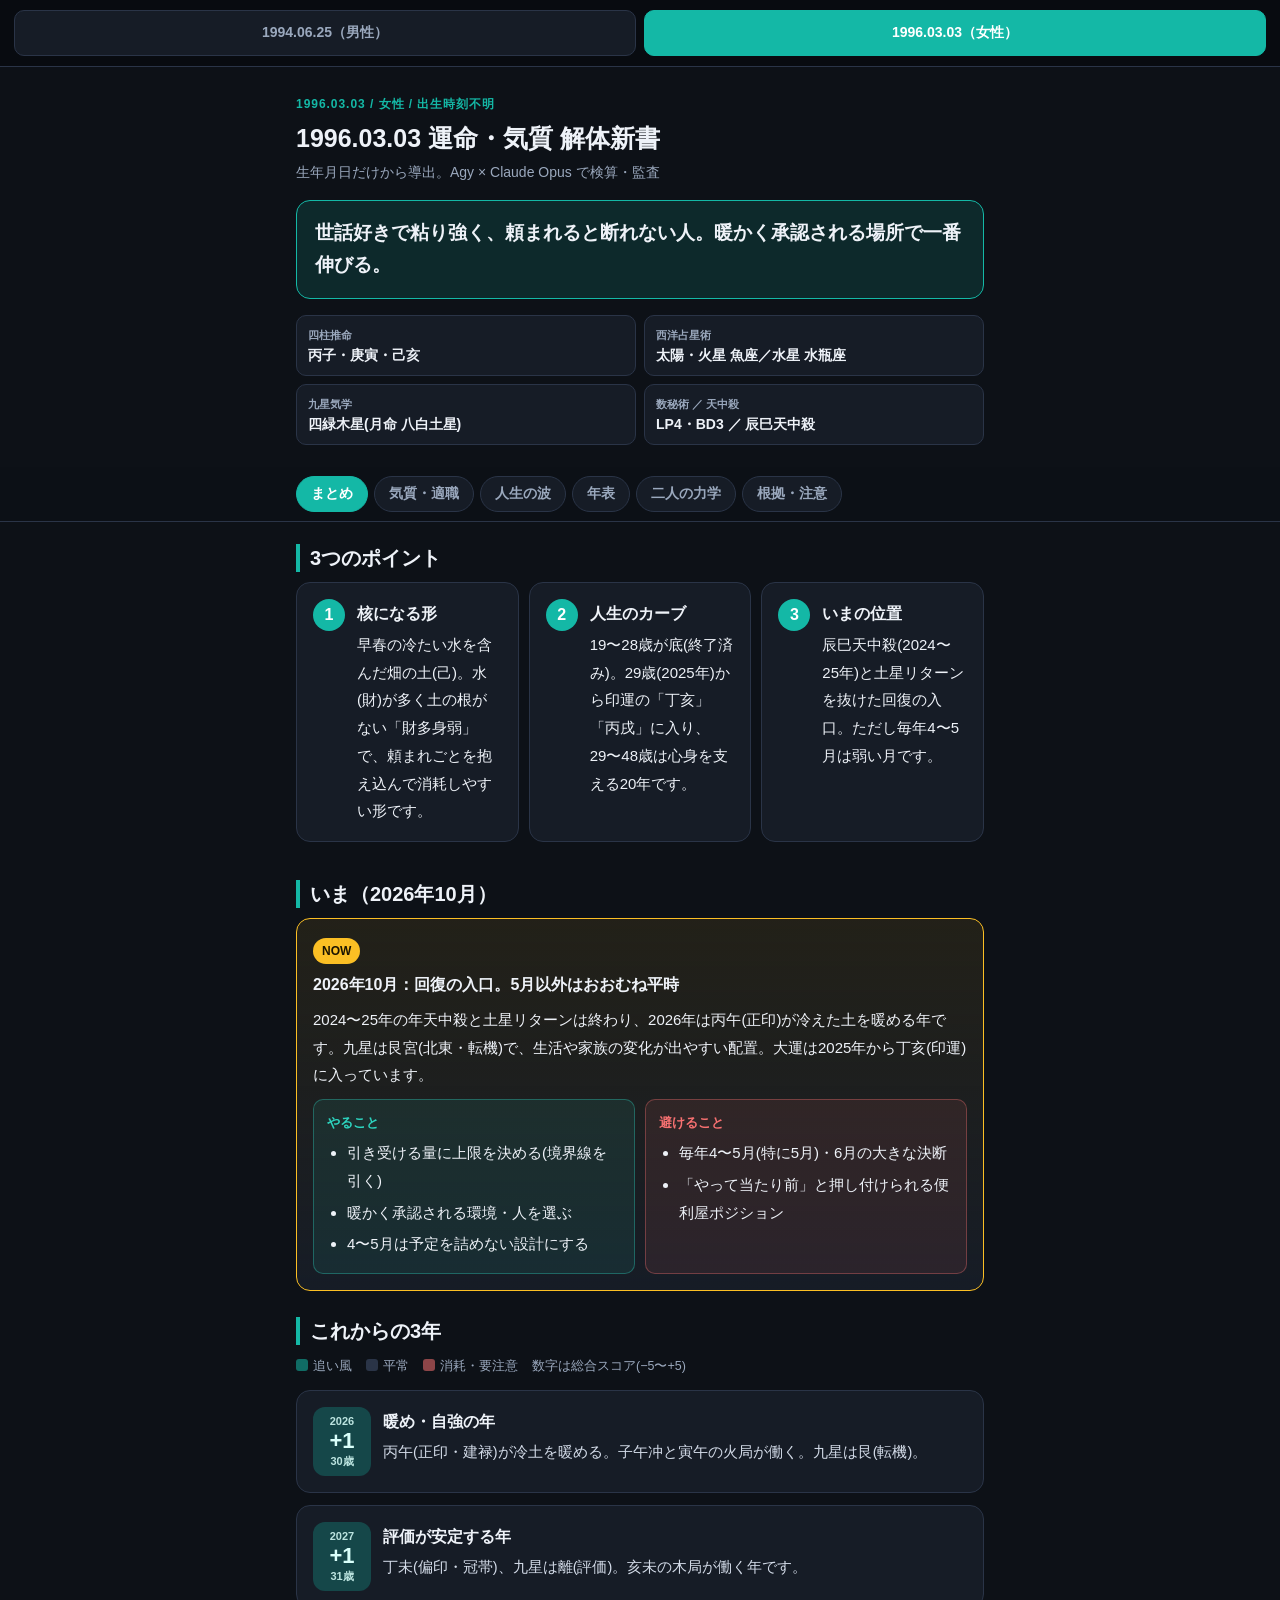
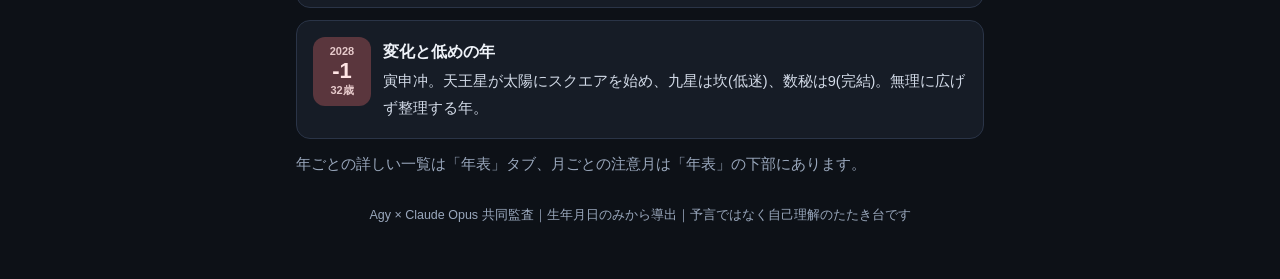
==== commit 441dd74d: "Redesign both editions: summary-first, plain language, shared renderer" ====
--- a/19960303.html
+++ b/19960303.html
@@ -1,1483 +1,15 @@
 <!DOCTYPE html>
 <html lang="ja">
 <head>
-  <meta charset="UTF-8" />
-  <meta name="viewport" content="width=device-width, initial-scale=1.0, maximum-scale=1.0, user-scalable=no" />
-  <meta name="robots" content="noindex, nofollow" />
-  <title>1996.03.03 運命・気質 解体新書 (Agy × Claude Opus 共同監査・完全版)</title>
-  <style>
-    :root {
-      --bg: #0b0e14;
-      --bg-card: #131822;
-      --bg-card-alt: #1a2130;
-      --border: #283246;
-      --text: #e6ecf5;
-      --text-muted: #94a3b8;
-      --blue: #3b82f6;
-      --blue-soft: rgba(59, 130, 246, 0.15);
-      --teal: #14b8a6;
-      --teal-soft: rgba(20, 184, 166, 0.15);
-      --amber: #f59e0b;
-      --amber-soft: rgba(245, 158, 11, 0.15);
-      --red: #ef4444;
-      --red-soft: rgba(239, 68, 68, 0.15);
-      --violet: #a855f7;
-      --violet-soft: rgba(168, 85, 247, 0.15);
-      --rose: #ec4899;
-      --rose-soft: rgba(236, 72, 153, 0.15);
-    }
-
-    * {
-      box-sizing: border-box;
-      -webkit-tap-highlight-color: transparent;
-    }
-
-    body {
-      margin: 0;
-      padding: 0 0 88px 0;
-      background-color: var(--bg);
-      color: var(--text);
-      font-family: -apple-system, BlinkMacSystemFont, "Hiragino Sans", "Noto Sans JP", "Yu Gothic UI", sans-serif;
-      line-height: 1.65;
-      font-size: 14px;
-    }
-
-    .edition-bar {
-      background: #07090e;
-      border-bottom: 1px solid var(--border);
-      padding: 8px 14px;
-      display: flex;
-      align-items: center;
-      justify-content: space-between;
-      gap: 8px;
-      font-size: 12px;
-    }
-    .edition-links {
-      display: flex;
-      gap: 6px;
-    }
-    .edition-link {
-      text-decoration: none;
-      padding: 5px 10px;
-      border-radius: 6px;
-      font-weight: 700;
-      color: var(--text-muted);
-      border: 1px solid var(--border);
-      background: var(--bg-card);
-    }
-    .edition-link.active {
-      background: var(--teal);
-      color: #06221f;
-      border-color: var(--teal);
-    }
-
-    .hero {
-      background: linear-gradient(180deg, #161c2a 0%, #0b0e14 100%);
-      padding: 22px 16px 18px;
-      border-bottom: 1px solid var(--border);
-    }
-
-    .hero-badge {
-      display: inline-block;
-      background: var(--teal-soft);
-      color: #5eead4;
-      border: 1px solid rgba(20, 184, 166, 0.4);
-      font-size: 11px;
-      font-weight: 700;
-      padding: 3px 9px;
-      border-radius: 6px;
-      margin-bottom: 8px;
-      letter-spacing: 0.03em;
-    }
-
-    .hero h1 {
-      margin: 0 0 6px 0;
-      font-size: 19px;
-      line-height: 1.35;
-      font-weight: 800;
-      color: #fff;
-    }
-
-    .hero-sub {
-      margin: 0;
-      color: var(--text-muted);
-      font-size: 12.2px;
-    }
-
-    .spec-grid {
-      display: grid;
-      grid-template-columns: repeat(2, 1fr);
-      gap: 8px;
-      margin-top: 14px;
-    }
-
-    .spec-item {
-      background: var(--bg-card);
-      border: 1px solid var(--border);
-      border-radius: 8px;
-      padding: 8px 10px;
-    }
-
-    .spec-label {
-      font-size: 10.5px;
-      color: var(--text-muted);
-      display: block;
-    }
-
-    .spec-val {
-      font-size: 12.8px;
-      font-weight: 700;
-      color: #fff;
-    }
-
-    .nav-tabs {
-      position: sticky;
-      top: 0;
-      z-index: 50;
-      display: flex;
-      overflow-x: auto;
-      background: rgba(11, 14, 20, 0.95);
-      backdrop-filter: blur(8px);
-      border-bottom: 1px solid var(--border);
-      padding: 8px 12px;
-      gap: 6px;
-      scrollbar-width: none;
-    }
-    .nav-tabs::-webkit-scrollbar { display: none; }
-
-    .tab-btn {
-      flex: 0 0 auto;
-      background: var(--bg-card);
-      color: var(--text-muted);
-      border: 1px solid var(--border);
-      border-radius: 8px;
-      padding: 7px 11px;
-      font-size: 12px;
-      font-weight: 700;
-      cursor: pointer;
-    }
-
-    .tab-btn.active {
-      background: var(--teal);
-      color: #042f2e;
-      border-color: var(--teal);
-    }
-
-    .container {
-      max-width: 780px;
-      margin: 0 auto;
-      padding: 16px 14px;
-    }
-
-    .tab-section { display: none; }
-    .tab-section.active { display: block; }
-
-    .section-title {
-      font-size: 16px;
-      font-weight: 800;
-      margin: 6px 0 12px;
-      color: #fff;
-      border-left: 3px solid var(--teal);
-      padding-left: 9px;
-    }
-
-    .card {
-      background: var(--bg-card);
-      border: 1px solid var(--border);
-      border-radius: 12px;
-      padding: 14px;
-      margin-bottom: 12px;
-    }
-
-    .card-header {
-      display: flex;
-      align-items: center;
-      justify-content: space-between;
-      margin-bottom: 8px;
-      gap: 8px;
-    }
-
-    .card-title {
-      font-size: 14.2px;
-      font-weight: 800;
-      margin: 0;
-      color: #fff;
-    }
-
-    .pill {
-      font-size: 10.8px;
-      font-weight: 700;
-      padding: 2px 7px;
-      border-radius: 5px;
-      white-space: nowrap;
-      display: inline-block;
-    }
-    .pill-blue { background: var(--blue-soft); color: #60a5fa; }
-    .pill-teal { background: var(--teal-soft); color: #2dd4bf; }
-    .pill-amber { background: var(--amber-soft); color: #fbbf24; }
-    .pill-red { background: var(--red-soft); color: #f87171; }
-    .pill-violet { background: var(--violet-soft); color: #c084fc; }
-
-    p { margin: 0 0 9px 0; font-size: 13.5px; }
-    p:last-child { margin-bottom: 0; }
-
-    .pro-con {
-      display: grid;
-      grid-template-columns: 1fr;
-      gap: 8px;
-      margin-top: 8px;
-    }
-
-    .box-pro, .box-con, .box-edge {
-      padding: 10px 12px;
-      border-radius: 8px;
-      font-size: 13px;
-    }
-    .box-pro {
-      background: rgba(20, 184, 166, 0.08);
-      border: 1px solid rgba(20, 184, 166, 0.28);
-    }
-    .box-con {
-      background: rgba(239, 68, 68, 0.08);
-      border: 1px solid rgba(239, 68, 68, 0.28);
-    }
-    .box-edge {
-      background: rgba(245, 158, 11, 0.09);
-      border: 1px solid rgba(245, 158, 11, 0.32);
-    }
-    .box-title {
-      font-weight: 800;
-      font-size: 12px;
-      margin-bottom: 4px;
-      display: block;
-    }
-    .box-pro .box-title { color: #2dd4bf; }
-    .box-con .box-title { color: #f87171; }
-    .box-edge .box-title { color: #fbbf24; }
-
-    ul {
-      margin: 4px 0 0 0;
-      padding-left: 17px;
-    }
-    li {
-      margin-bottom: 5px;
-      font-size: 12.8px;
-    }
-
-    .table-wrap {
-      overflow-x: auto;
-      margin: 8px 0 14px;
-      border: 1px solid var(--border);
-      border-radius: 10px;
-      background: var(--bg-card);
-    }
-    table {
-      width: 100%;
-      border-collapse: collapse;
-      font-size: 12px;
-      min-width: 560px;
-    }
-    th, td {
-      border-bottom: 1px solid var(--border);
-      padding: 7px 9px;
-      text-align: left;
-      vertical-align: top;
-    }
-    th {
-      background: var(--bg-card-alt);
-      color: var(--text-muted);
-      font-weight: 700;
-      font-size: 11px;
-    }
-    tr:last-child td { border-bottom: none; }
-
-    .callout {
-      background: var(--bg-card-alt);
-      border-left: 3px solid var(--teal);
-      padding: 10px 12px;
-      border-radius: 0 8px 8px 0;
-      margin: 10px 0;
-      font-size: 12.8px;
-    }
-
-    .chart-box {
-      background: var(--bg-card);
-      border: 1px solid var(--border);
-      border-radius: 12px;
-      padding: 12px;
-      margin-bottom: 14px;
-      overflow-x: auto;
-    }
-
-    .chart-legend {
-      display: flex;
-      flex-wrap: wrap;
-      gap: 12px;
-      font-size: 11.5px;
-      color: var(--text-muted);
-      margin-bottom: 8px;
-    }
-    .legend-dot {
-      display: inline-block;
-      width: 10px;
-      height: 10px;
-      border-radius: 50%;
-      margin-right: 4px;
-      vertical-align: middle;
-    }
-
-    .score-pos { color: #2dd4bf; font-weight: 800; }
-    .score-neg { color: #f87171; font-weight: 800; }
-    .score-zero { color: #94a3b8; font-weight: 700; }
-
-    .bottom-bar {
-      position: fixed;
-      bottom: 0;
-      left: 0;
-      right: 0;
-      background: rgba(19, 24, 34, 0.96);
-      border-top: 1px solid var(--border);
-      padding: 10px 14px;
-      display: flex;
-      justify-content: space-between;
-      align-items: center;
-      z-index: 60;
-    }
-    .bottom-text {
-      font-size: 11.5px;
-      color: var(--text-muted);
-    }
-    .bottom-text strong {
-      color: #fff;
-      display: block;
-      font-size: 12.2px;
-    }
-    .next-btn {
-      background: var(--teal);
-      color: #042f2e;
-      border: none;
-      border-radius: 7px;
-      padding: 7px 13px;
-      font-size: 12px;
-      font-weight: 800;
-      cursor: pointer;
-    }
-  </style>
+<meta charset="UTF-8">
+<meta name="viewport" content="width=device-width, initial-scale=1">
+<meta name="robots" content="noindex, nofollow">
+<title>1996.03.03 運命・気質 解体新書</title>
+<link rel="stylesheet" href="style.css">
 </head>
-<body>
-
-  <div class="edition-bar">
-    <span style="color:var(--text-muted);font-weight:700;">対象生年月日 切替：</span>
-    <div class="edition-links">
-      <a class="edition-link" href="index.html">1994.06.25 版 (男性)</a>
-      <a class="edition-link active" href="19960303.html">1996.03.03 版 (女性)</a>
-    </div>
-  </div>
-
-  <header class="hero">
-    <div class="hero-badge">KAITAI SHINSHO｜1996.03.03 JOINT AUDIT (AGY × CLAUDE OPUS)</div>
-    <h1>1996年3月3日生まれ 運命・気質 解体新書</h1>
-    <p class="hero-sub">生年月日（1996/03/03・女性・出生時刻不明）のみから機械的に導出。CC検算により「寅月（驚蟄前）」「辰巳天中殺」「四緑木星・月命八白」を確定した0〜78歳の完全構造録</p>
-
-    <div class="spec-grid">
-      <div class="spec-item">
-        <span class="spec-label">系統I：東洋命理（重み 1.0）</span>
-        <div class="spec-val">丙子・庚寅・己亥(36番/辰巳空亡)</div>
-      </div>
-      <div class="spec-item">
-        <span class="spec-label">系統II：西洋占星術（重み 1.0）</span>
-        <div class="spec-val">太陽・火星・土星 魚座 / 水星水瓶</div>
-      </div>
-      <div class="spec-item">
-        <span class="spec-label">系統III：九星気学（9年周期補正）</span>
-        <div class="spec-val">本命：四緑木星 / 月命：八白土星</div>
-      </div>
-      <div class="spec-item">
-        <span class="spec-label">脚注：数秘術 / 大運立運</span>
-        <div class="spec-val">LP4・BD3 / 逆行9歳立運(現：丁亥)</div>
-      </div>
-    </div>
-  </header>
-
-  <nav class="nav-tabs">
-    <button class="tab-btn active" onclick="switchTab('tab-1', this)">① 人物解体・気質・適職</button>
-    <button class="tab-btn" onclick="switchTab('tab-2', this)">② プロット版(0〜78歳波形)</button>
-    <button class="tab-btn" onclick="switchTab('tab-3', this)">③ 長期版(0〜78歳大運)</button>
-    <button class="tab-btn" onclick="switchTab('tab-4', this)">④ 中期版(2024〜40年次)</button>
-    <button class="tab-btn" onclick="switchTab('tab-5', this)">⑤ 短期版(2026〜28月次)</button>
-    <button class="tab-btn" onclick="switchTab('tab-6', this)">⑥ 1994.06.25との力学</button>
-    <button class="tab-btn" onclick="switchTab('tab-7', this)">⑦ 検算・方法論脚注</button>
-  </nav>
-
-  <main class="container">
-
-    <!-- ==================== TAB 1: 人物解体・気質・適職 ==================== -->
-    <section id="tab-1" class="tab-section active">
-      <div class="section-title">第1章：フラット人物評価・気質・適職の完全解剖</div>
-      <p style="color:var(--text-muted);">
-        ヨイショや先入観を一切排し、1996年3月3日（女性・出生時刻不明）の原典データから導かれる「核となる気質」「光と闇」「適職と消耗リスク」をフラットに記述します。
-      </p>
-
-      <!-- 1. 四柱推命・算命学の三柱構造 -->
-      <div class="card">
-        <div class="card-header">
-          <h3 class="card-title">1. 四柱推命・算命学ネイタル構造（三柱確定値）</h3>
-          <span class="pill pill-teal">系統I：東洋命理</span>
-        </div>
-        <div class="callout">
-          <strong>【重要検算：3月3日は「卯月」ではなく「寅月」】</strong><br>
-          1996年の二十四節気「驚蟄（卯月の始まり）」は<strong>3月5日</strong>であるため、3月3日生まれは2月節（寅月）に属し、月柱は<strong>『庚寅』</strong>となります。また日柱『己亥（36番）』は甲午旬に属するため、天中殺（空亡）は<strong>『辰巳天中殺』</strong>（年天中殺＝2024〜2025年、月天中殺＝毎年4〜5月）です。
-        </div>
-        <div class="table-wrap" style="margin-bottom:8px;">
-          <table>
-            <thead>
-              <tr>
-                <th>柱</th>
-                <th>干支</th>
-                <th>天干通変星</th>
-                <th>蔵干（主気・余気）</th>
-                <th>蔵干通変星</th>
-                <th>十二運</th>
-              </tr>
-            </thead>
-            <tbody>
-              <tr>
-                <td><strong>日柱（本人・家庭）</strong></td>
-                <td><strong>己亥</strong>（#36）</td>
-                <td><strong>日主：己（陰の土）</strong></td>
-                <td>壬（甲）</td>
-                <td><strong>正財</strong>（正官）</td>
-                <td>胎</td>
-              </tr>
-              <tr>
-                <td><strong>月柱（社会・仕事）</strong></td>
-                <td><strong>庚寅</strong>（#27）</td>
-                <td><strong>傷官</strong></td>
-                <td>甲（丙・戊）</td>
-                <td><strong>正官</strong>（正印・劫財）</td>
-                <td>死</td>
-              </tr>
-              <tr>
-                <td><strong>年柱（ルーツ・外見）</strong></td>
-                <td><strong>丙子</strong>（#13）</td>
-                <td><strong>正印</strong></td>
-                <td>癸</td>
-                <td><strong>偏財</strong></td>
-                <td>絶</td>
-              </tr>
-            </tbody>
-          </table>
-        </div>
-        <p>
-          <strong>■ コア構造：『早春の豊かな雪解け水を抱える田園の土（財多身弱・寅亥支合）』</strong><br>
-          日主の<strong>「己（つちのと）」</strong>は、人や作物を育てる「田園・畑の湿った土」です。足元の日支「亥（正財）」と年支「子（偏財）」に莫大な水（＝財星：周囲への気配り・現実処理・家庭・金銭）を抱え、さらに月支「寅（正官）」と日支「亥（正財）」が<strong>『寅亥の支合』</strong>を結んでいます。<br>
-          早春（寅月）の土で自分自身の根（土の地支）が三柱にないため、四柱推命では典型的な<strong>「財多身弱（ざいたみじゃく）」</strong>となります。頭上にある年干<strong>『丙（太陽＝正印）』の温もり・承認</strong>と、周囲の<strong>『土（比劫＝仲間・堤防）』の支え</strong>が人生の安定剤（用神）となります。
-        </p>
-      </div>
-
-      <!-- 2. 西洋占星術ネイタル天体表 -->
-      <div class="card">
-        <div class="card-header">
-          <h3 class="card-title">2. 西洋占星術ネイタル天体配置（1996-03-03 JST基準）</h3>
-          <span class="pill pill-blue">系統II：実天体</span>
-        </div>
-        <div class="table-wrap" style="margin-bottom:8px;">
-          <table>
-            <thead>
-              <tr>
-                <th>天体</th>
-                <th>星座・度数(JST範囲)</th>
-                <th>主要アスペクト・状態</th>
-                <th>原典における意味・作用</th>
-              </tr>
-            </thead>
-            <tbody>
-              <tr>
-                <td><strong>☉ 太陽</strong></td>
-                <td>魚座 12°〜13°</td>
-                <td><strong>火星と合 / 木星と60°(セクスタイル)</strong></td>
-                <td>共感力・受容性・境界の柔らかさ・目に見えない空気や感情を察知する力。山羊座木星との60°により、困った時に現実的な援助や引き立てを得やすい。</td>
-              </tr>
-              <tr>
-                <td><strong>☽ 月</strong></td>
-                <td>獅子座後半(≈25°) →<br>乙女座前半(≈8°)</td>
-                <td>日中(昼頃)に獅子→乙女へ移動<br>※乙女座なら<strong>地のグランドトライン</strong></td>
-                <td><strong>午前〜昼前生まれ（獅子月）</strong>なら内面に華やかさと誇り・ドラマ性。<strong>午後〜夜生まれ（乙女月）</strong>なら実務的・清潔・細やかな気配りと管理能力（牡牛金星・山羊木星と地の大三角を形成）。</td>
-              </tr>
-              <tr>
-                <td><strong>☿ 水星</strong></td>
-                <td>水瓶座 後半</td>
-                <td>順行・客観的知性</td>
-                <td>太陽（魚座の感情・共感）とは対照的に、<strong>頭脳（水星）は極めてクールで合理的・システム思考</strong>。感情論に流されず「仕組み」や「フェアネス」で物事を捉える。</td>
-              </tr>
-              <tr>
-                <td><strong>♀ 金星</strong></td>
-                <td>牡羊座末〜牡牛座1°付近</td>
-                <td>夕の明星・五感と安定</td>
-                <td>愛情表現や美的感覚は「実質・手触り・安定・美味しいもの・居心地の良さ」を重視し、一度信頼した対象に長く忠実。</td>
-              </tr>
-              <tr>
-                <td><strong>♂ 火星</strong></td>
-                <td>魚座 初〜中盤</td>
-                <td>太陽と合 / 木星とセクスタイル</td>
-                <td>攻撃性や押し出しはソフトだが、誰かのため・全体の空気を整えるための裏方推進力と持久力が高い。</td>
-              </tr>
-              <tr>
-                <td><strong>♃ 木星</strong></td>
-                <td>山羊座 07°〜09°</td>
-                <td>太陽・火星とセクスタイル</td>
-                <td>社会的な信用、堅実な組織、年長者からの信頼、時間をかけて積み上げる資産。</td>
-              </tr>
-              <tr>
-                <td><strong>♄ 土星</strong></td>
-                <td>魚座 27°前後</td>
-                <td>海王星山羊とセクスタイル</td>
-                <td>「共感や奉仕に対する責任感」が強い一方、自分の境界線を引くことに罪悪感を持ちやすい配置。2025〜2026年初頭に約29年ぶりのサターンリターン（土星帰還）を完了。</td>
-              </tr>
-            </tbody>
-          </table>
-        </div>
-      </div>
-
-      <!-- 3. 気質の光と影（忖度なし） -->
-      <div class="card">
-        <div class="card-header">
-          <h3 class="card-title">3. フラットな人物評価：『光（強み）』と『影（消耗の地雷）』</h3>
-          <span class="pill pill-violet">CC共同監査・忖度ゼロ</span>
-        </div>
-        <p>
-          東洋の<strong>「己亥（田園の土×正財・正官）＋四緑木星（整う・柔和・信用）」</strong>、西洋の<strong>「魚座の太陽・火星・土星（共感と献身）＋水瓶座の水星（クールな合理性）」</strong>、数秘の<strong>「LP4（堅実な構築）＋BD3（明るい愛嬌）」</strong>が重なり、以下の明確な二面性が出ます。
-        </p>
-        <div class="pro-con">
-          <div class="box-pro">
-            <span class="box-title">🟢 光（本来の強み・周囲に与える価値）</span>
-            <ul>
-              <li><strong>「土壌を作り、人や家庭・組織を育てる」圧倒的な安定感</strong>：己（畑の土）＋正財・正官（寅亥支合）＋LP4により、散らかった現実や人間関係を整え、安心できる居場所とルーティンを作る力が極めて高い。</li>
-              <li><strong>「優しい共感（魚座太陽）」と「ドライな合理性（水瓶座水星＋月柱傷官）」のギャップ</strong>：外見や当たりは四緑木星×魚座らしく柔和で人当たりが良いが、頭の中（水瓶座水星×庚傷官）は驚くほど冷静で現実的。相手の気持ちを汲みつつ、裏では一番効率的な段取りを組める。</li>
-              <li><strong>BD3の明るさと愛嬌</strong>：真面目一辺倒（LP4・正官）になりすぎず、3日生まれ特有のユーモアや華やかさで場の空気を和ませることができる。</li>
-            </ul>
-          </div>
-          <div class="box-con">
-            <span class="box-title">🔴 影（気をつけるべき地雷・消耗パターン）</span>
-            <ul>
-              <li><strong>「財多身弱×魚座」による『抱え込み・自己犠牲オーバーフロー』</strong>：最大の弱点です。周囲の要求・家族の世話・職場の雑務（＝過多な財星と官星）に対して「NO」と境界線を引くのが苦手で、キャパシティを超えて引き受け続け、ある日突然プツンと電池が切れる（または体調やメンタルに出る）。</li>
-              <li><strong>「冷たい水（子・亥）」が過剰になったときの心配性と停滞</strong>：太陽（丙火＝温もり・感謝・承認）が足りない環境に置かれると、早春の畑が冷え切って泥濘化するように、将来への細かい不安や不満を内側に溜め込み、優柔不断になりやすい。</li>
-              <li><strong>傷官（月干・庚）の鋭い毒舌・ダメ出し</strong>：普段は我慢強いが、限界を超えると月柱の『傷官』が顔を出し、身近な人間に対してだけ極めて鋭く核心を突く言葉（正論の刃）が出やすい。</li>
-            </ul>
-          </div>
-        </div>
-      </div>
-
-      <!-- 4. 向いている仕事・スタイル・環境 -->
-      <div class="card">
-        <div class="card-header">
-          <h3 class="card-title">4. 向いている職業・働き方・環境の絶対条件</h3>
-          <span class="pill pill-amber">適職・環境診断</span>
-        </div>
-        <p>
-          自分が最前線でオラオラと売上ノルマを奪い合う営業や権力闘争よりも、<strong>「確かな仕組み（LP4・水瓶水星）と温かなケア（魚座・己土）を組み合わせて、人や組織・生活の土台を整える役割」</strong>で最大の能力を発揮します。
-        </p>
-        <ul>
-          <li><strong>① 育成・ケア・ホスピタリティ・医療福祉・教育支援</strong>：人の成長や生活を支える分野（己土の本懐＋魚座太陽）。</li>
-          <li><strong>② バックオフィス設計・業務コーディネーター・総務人事・企画調整</strong>：寅亥支合（正官×正財）とLP4の実務構築力を活かし、現場がスムーズに回るルールや仕組みを整える番頭・サポーター役。</li>
-          <li><strong>③ 専門スキル・クリエイティブ・IT/システム活用（庚傷官×水瓶水星×BD3）</strong>：ただの事務作業ではなく、自分のセンスや合理的な工夫（傷官・水瓶水星）を活かして形にする仕事。</li>
-        </ul>
-        <div class="box-edge" style="margin-top:10px;">
-          <span class="box-title">⚠️ 環境選びの絶対ルール（これがないと枯渇する）</span>
-          <strong>「感謝・承認（丙火＝太陽の暖め）が言葉と態度で返ってくること」</strong>と<strong>「ここから先はやらなくていい、という明確な境界線（堤防の土）があること」</strong>の2つが必須です。「やって当たり前」と無制限に雑務やケアを押し付けられる環境（便利屋ポジション）は、財多身弱の地雷を直撃するため最も避けるべきです。
-        </div>
-      </div>
-    </section>
-
-    <!-- ==================== TAB 2: プロット版 ==================== -->
-    <section id="tab-2" class="tab-section">
-      <div class="section-title">第2章：人生のターニングポイント・プロット（0歳〜78歳）</div>
-      <p style="color:var(--text-muted);">
-        女性（逆行・9歳立運）の大運ベースラインと、東西占術が一致する16の転換点をプロットした生涯波形です。<strong>19〜28歳の底（戊子・絶）と2024〜2025年の天中殺×サターンリターンを抜けた今（29歳〜48歳）から、20年間の『印運（丁亥・丙戌＝暖めと滋養の黄金期）』に入っています。</strong>
-      </p>
-
-      <div class="chart-box">
-        <div class="chart-legend">
-          <span><span class="legend-dot" style="background:#2dd4bf;"></span>生涯地力＆総合運気カーブ（女性・逆行大運）</span>
-          <span><span class="legend-dot" style="background:#fbbf24;"></span>主要ターニングポイント（TP）</span>
-          <span><span class="legend-dot" style="background:rgba(239,68,68,0.35);"></span>辰巳天中殺帯（2024-25 / 2036-37）</span>
-        </div>
-        <svg viewBox="0 0 760 320" width="100%" height="auto" style="min-width:620px;display:block;">
-          <defs>
-            <linearGradient id="areaGrad96" x1="0" y1="0" x2="0" y2="1">
-              <stop offset="0%" stop-color="#14b8a6" stop-opacity="0.38"/>
-              <stop offset="100%" stop-color="#14b8a6" stop-opacity="0.02"/>
-            </linearGradient>
-          </defs>
-          <!-- Grid lines -->
-          <line x1="45" y1="40" x2="735" y2="40" stroke="#283246" stroke-dasharray="3,3"/>
-          <line x1="45" y1="100" x2="735" y2="100" stroke="#283246" stroke-dasharray="3,3"/>
-          <line x1="45" y1="160" x2="735" y2="160" stroke="#3b4963" stroke-width="1"/>
-          <line x1="45" y1="220" x2="735" y2="220" stroke="#283246" stroke-dasharray="3,3"/>
-          <line x1="45" y1="270" x2="735" y2="270" stroke="#283246"/>
-
-          <!-- Y-axis labels -->
-          <text x="38" y="44" fill="#94a3b8" font-size="10" text-anchor="end">90</text>
-          <text x="38" y="104" fill="#94a3b8" font-size="10" text-anchor="end">70</text>
-          <text x="38" y="164" fill="#94a3b8" font-size="10" text-anchor="end">50</text>
-          <text x="38" y="224" fill="#94a3b8" font-size="10" text-anchor="end">30</text>
-
-          <!-- Tenchusatsu Bands (2024-25: age 28-29, 2036-37: age 40-41) -->
-          <!-- x = 45 + age * 8.8 -->
-          <rect x="291" y="30" width="18" height="240" fill="rgba(239,68,68,0.16)"/>
-          <text x="300" y="26" fill="#f87171" font-size="9" text-anchor="middle">24-25天中殺</text>
-
-          <rect x="397" y="30" width="18" height="240" fill="rgba(239,68,68,0.16)"/>
-          <text x="406" y="26" fill="#f87171" font-size="9" text-anchor="middle">36-37天中殺</text>
-
-          <!-- Current year marker (2026: age 30 -> x = 45 + 30*8.8 = 309) -->
-          <line x1="309" y1="25" x2="309" y2="270" stroke="#fbbf24" stroke-width="1.5" stroke-dasharray="4,2"/>
-          <text x="313" y="38" fill="#fbbf24" font-size="10" font-weight="bold">現在(2026/30歳)</text>
-
-          <!-- Area & Curve -->
-          <!-- Points (age, score -> x=45+age*8.8, y=270-(score/100)*230):
-               0(50): 45,155
-               9(45): 124,166
-               15(48): 177,160
-               19(38): 212,182
-               24(35): 256,190
-               28(32): 291,196 (2024 bottom/Saturn return)
-               29(55): 300,143 (2025 丁亥印大運入り)
-               30(68): 309,114 (2026 丙午・正印暖め)
-               32(58): 327,136 (2028 坎宮・天王星スクエア)
-               33(74): 335,100 (2029 己酉・長生・PY1)
-               39(85): 388,74  (2035 丙戌・正印養大運入り！)
-               42(88): 415,67  (2038 戊午・建禄)
-               49(82): 476,81  (2045 乙酉・長生)
-               59(75): 564,97  (2055 甲申)
-               69(84): 652,77  (2065 癸未・冠帯)
-               78(78): 731,90
-          -->
-          <path d="M45,155 L124,166 L177,160 L212,182 L256,190 L291,196 L300,143 L309,114 L327,136 L335,100 L388,74 L415,67 L476,81 L564,97 L652,77 L731,90 L731,270 L45,270 Z" fill="url(#areaGrad96)"/>
-          <path d="M45,155 L124,166 L177,160 L212,182 L256,190 L291,196 L300,143 L309,114 L327,136 L335,100 L388,74 L415,67 L476,81 L564,97 L652,77 L731,90" fill="none" stroke="#2dd4bf" stroke-width="2.8"/>
-
-          <!-- Key Dots -->
-          <circle cx="124" cy="166" r="4" fill="#60a5fa"/>
-          <circle cx="212" cy="182" r="4" fill="#f87171"/>
-          <circle cx="291" cy="196" r="5.5" fill="#ef4444" stroke="#fff" stroke-width="1.5"/>
-          <circle cx="309" cy="114" r="5.5" fill="#fbbf24" stroke="#fff" stroke-width="1.5"/>
-          <circle cx="335" cy="100" r="4.5" fill="#2dd4bf"/>
-          <circle cx="388" cy="74" r="6" fill="#fbbf24" stroke="#fff" stroke-width="1.5"/>
-          <circle cx="415" cy="67" r="6" fill="#2dd4bf" stroke="#fff" stroke-width="1.5"/>
-          <circle cx="476" cy="81" r="4.5" fill="#60a5fa"/>
-          <circle cx="652" cy="77" r="5" fill="#2dd4bf"/>
-
-          <!-- Labels on chart -->
-          <text x="205" y="202" fill="#f87171" font-size="9.5" text-anchor="middle">19-28歳:戊子(絶)</text>
-          <text x="285" y="214" fill="#f87171" font-size="9.5" text-anchor="end">28-29歳:SR+天中殺(最大負荷)</text>
-          <text x="342" y="92" fill="#5eead4" font-size="10" font-weight="bold">29歳〜:丁亥(印運入り)</text>
-          <text x="388" y="60" fill="#fbbf24" font-size="10.5" font-weight="bold" text-anchor="middle">39歳(2035):丙戌(正印・養)黄金期</text>
-          <text x="435" y="55" fill="#2dd4bf" font-size="10" font-weight="bold">42歳(2038):戊午(建禄)</text>
-          <text x="652" y="64" fill="#5eead4" font-size="9.5" text-anchor="middle">69歳〜:癸未(冠帯)</text>
-
-          <!-- X-axis age labels -->
-          <text x="45" y="288" fill="#94a3b8" font-size="10" text-anchor="middle">0歳(96)</text>
-          <text x="124" y="288" fill="#94a3b8" font-size="10" text-anchor="middle">9歳(05)</text>
-          <text x="212" y="288" fill="#94a3b8" font-size="10" text-anchor="middle">19歳(15)</text>
-          <text x="300" y="288" fill="#fbbf24" font-size="10" font-weight="bold" text-anchor="middle">29歳(25)</text>
-          <text x="388" y="288" fill="#2dd4bf" font-size="10" font-weight="bold" text-anchor="middle">39歳(35)</text>
-          <text x="476" y="288" fill="#94a3b8" font-size="10" text-anchor="middle">49歳(45)</text>
-          <text x="564" y="288" fill="#94a3b8" font-size="10" text-anchor="middle">59歳(55)</text>
-          <text x="652" y="288" fill="#94a3b8" font-size="10" text-anchor="middle">69歳(65)</text>
-          <text x="731" y="288" fill="#94a3b8" font-size="10" text-anchor="middle">78歳(74)</text>
-        </svg>
-      </div>
-
-      <!-- 16 Turning Points Table -->
-      <div class="card">
-        <div class="card-header">
-          <h3 class="card-title">主要ターニングポイント16選（0歳〜78歳・CC検算）</h3>
-          <span class="pill pill-amber">衝撃度 0-100</span>
-        </div>
-        <div class="table-wrap">
-          <table>
-            <thead>
-              <tr>
-                <th>#</th>
-                <th>年齢（西暦）</th>
-                <th>衝撃度</th>
-                <th>極性</th>
-                <th>東西占術の根拠とライフイベントの性質</th>
-              </tr>
-            </thead>
-            <tbody>
-              <tr>
-                <td>TP1</td>
-                <td>9歳（2005）</td>
-                <td>40</td>
-                <td>○</td>
-                <td><strong>初大運『己丑（比肩・墓）』立運</strong>：地道で控えめ、内側に感情や思考を溜める少女期のスタート。</td>
-              </tr>
-              <tr>
-                <td>TP2</td>
-                <td>14〜15歳（2010-11）</td>
-                <td>55</td>
-                <td>▲</td>
-                <td><strong>土星オポジション × 庚寅（月柱伏吟）</strong>：思春期の環境変化と、周囲の期待に対する最初の自己意識。</td>
-              </tr>
-              <tr>
-                <td>TP3</td>
-                <td>18歳（2014）</td>
-                <td>55</td>
-                <td>○</td>
-                <td><strong>プログレス太陽が牡羊座へ移動 × 甲午（建禄）</strong>：進路選択・新しい環境への自立心が高まる転機。</td>
-              </tr>
-              <tr>
-                <td>TP4</td>
-                <td>19歳（2015）</td>
-                <td>65</td>
-                <td>▲</td>
-                <td><strong>大運『戊子（劫財・絶）』入り</strong>：19〜28歳の10年間は、命式の「子（偏財）」が重なり水（財＝他者への気遣い・忙しさ）が氾濫する<strong>人生前半で最も消耗しやすかった時期</strong>。</td>
-              </tr>
-              <tr>
-                <td>TP5</td>
-                <td><strong>27〜29歳（2023-25）</strong></td>
-                <td><strong>88</strong></td>
-                <td><strong>▲→◎</strong></td>
-                <td><strong>【人生前半の最大集中期】サターンリターン（魚座土星帰還）＋海王星魚座通過＋プログレス月リターン＋辰巳年天中殺（2024-25）</strong>。生活・家族・役割の責任が一気に押し寄せる大再編期だが、<strong>29歳（2025年）から待望の大運『丁亥（偏印・胎）』へ切り替わり、保護と滋養の20年がスタート</strong>。</td>
-              </tr>
-              <tr>
-                <td>TP6</td>
-                <td><strong>30歳（2026・現在）</strong></td>
-                <td><strong>72</strong></td>
-                <td><strong>◎▲</strong></td>
-                <td><strong>天中殺明け × 丙午（正印・建禄） × 九星『艮宮（北東：変化・家族の転機）』</strong>：2024-25年の重い天中殺とサターンリターンを抜け、太陽（丙午）が冷たい土を暖める回復と家庭環境の新展開（出産・生活変化）の年。</td>
-              </tr>
-              <tr>
-                <td>TP7</td>
-                <td>31歳（2027）</td>
-                <td>65</td>
-                <td>◎</td>
-                <td><strong>丁未（偏印・冠帯） × 九星『離宮（頂点・評価）』</strong>：己土に「未（冠帯の根）」と「丁（暖め）」が同時に巡り、体調・メンタル・周囲からの評価が大きく安定する好調年。</td>
-              </tr>
-              <tr>
-                <td>TP8</td>
-                <td><strong>32〜33歳（2028-29）</strong></td>
-                <td><strong>70</strong></td>
-                <td><strong>▲→◎</strong></td>
-                <td><strong>2028年（天王星スクエア開始＋九星坎宮＋PY9完結）→ 2029年（己酉：比肩・長生＋PY1再生）</strong>：2028年に一度古い役割を整理し、33歳（2029年）で自分自身の芯（己酉・長生）が強く立ち上がる。</td>
-              </tr>
-              <tr>
-                <td>TP9</td>
-                <td>35〜36歳（2031-32）</td>
-                <td>60</td>
-                <td>○</td>
-                <td><strong>木星リターン（山羊座）＋九星巽宮（2031）→中宮（2032）</strong>：家庭と社会的信用の定着。2032年は中宮（八方塞がり）のため現状維持・守りが吉。</td>
-              </tr>
-              <tr>
-                <td>TP10</td>
-                <td><strong>39歳（2035）</strong></td>
-                <td><strong>82</strong></td>
-                <td><strong>◎</strong></td>
-                <td><strong>【最大の滋養期へ】大運『丙戌（正印・養）』突入</strong>：39〜48歳の10年間は、命式が最も欲している「丙（太陽の暖め＝正印）」と「戌（燥土の根＝劫財）」がセットで巡る<strong>人生で最も心身が満たされ守られる黄金の10年</strong>。</td>
-              </tr>
-              <tr>
-                <td>TP11</td>
-                <td>40〜41歳（2036-37）</td>
-                <td>68</td>
-                <td>▲</td>
-                <td><strong>天王星オポジション × 辰巳年天中殺（2巡目）</strong>：中年のライフスタイル見直し期だが、大運が最強の『丙戌』に入っているため20代末の天中殺よりはるかに穏やかに通過できる。</td>
-              </tr>
-              <tr>
-                <td>TP12</td>
-                <td><strong>42歳（2038）</strong></td>
-                <td><strong>85</strong></td>
-                <td><strong>◎</strong></td>
-                <td><strong>戊午（劫財・建禄） × 大運丙戌 × PY1（新サイクル）</strong>：大運の「丙戌」と年運の「戊午」が<strong>『午戌の火局（印局）』</strong>を結び、己土が最強の力を持つピーク年。（※1994-06-25版の44歳ピーク年と完全同期！）</td>
-              </tr>
-              <tr>
-                <td>TP13</td>
-                <td>48〜49歳（2044-45）</td>
-                <td>70</td>
-                <td>○◎</td>
-                <td><strong>プログレス太陽が牡牛座へ × 大運『乙酉（偏官・長生）』入り</strong>：子育てや保護の季節から、自分の専門性や社会的役割（長生）を長く楽しむ成熟期へ。</td>
-              </tr>
-              <tr>
-                <td>TP14</td>
-                <td>58〜59歳（2054-55）</td>
-                <td>65</td>
-                <td>○</td>
-                <td><strong>第2サターンリターン × 大運『甲申（正官・沐浴）』入り</strong>：公的な役割のひと区切りと、自由な趣味・交流へのシフト。</td>
-              </tr>
-              <tr>
-                <td>TP15</td>
-                <td><strong>69歳（2065）</strong></td>
-                <td><strong>75</strong></td>
-                <td><strong>◎</strong></td>
-                <td><strong>大運『癸未（偏財・冠帯）』突入</strong>：晩年に十二運『冠帯』が巡り、経済的にも社交的にも若々しく活動的な70代を迎える遅咲きのボーナス期。</td>
-              </tr>
-              <tr>
-                <td>TP16</td>
-                <td>75歳（2071）</td>
-                <td>60</td>
-                <td>○</td>
-                <td><strong>辛卯（食神）</strong>：穏やかな趣味・孫や次世代に囲まれる円熟期。</td>
-              </tr>
-            </tbody>
-          </table>
-        </div>
-      </div>
-    </section>
-
-    <!-- ==================== TAB 3: 長期版 ==================== -->
-    <section id="tab-3" class="tab-section">
-      <div class="section-title">第3章：長期タイムテーブル（0歳〜78歳・10年大運×進行月）</div>
-      <p style="color:var(--text-muted);">
-        1996年（丙子・陽年）生まれの女性は<strong>逆行運</strong>となり、誕生日から立春（2月4日）まで約28日間遡るため、<strong>約9歳立運（各年代の「9歳→5歳」付近で切替）</strong>となります。
-      </p>
-
-      <div class="card">
-        <div class="card-header">
-          <h3 class="card-title">1. 四柱推命 10年大運テーブル（女性・逆行メイン）</h3>
-          <span class="pill pill-teal">遅咲き・中晩年上昇型</span>
-        </div>
-        <div class="callout">
-          <strong>【最大の朗報：一番しんどい「戊子（絶）」の10年間は2024年で既に終了している】</strong><br>
-          十二運の推移を見ると、19〜28歳が『絶（底）』であり、<strong>29歳（2025年）から『胎 → 養 → 長生 → 沐浴 → 冠帯』と70代まで右肩上がりに地力が強まっていく典型的な大器晩成・中晩年幸福型</strong>です。
-        </div>
-        <div class="table-wrap">
-          <table>
-            <thead>
-              <tr>
-                <th>年齢（西暦）</th>
-                <th>大運干支</th>
-                <th>通変星・十二運</th>
-                <th>地力</th>
-                <th>10年間の構造的テーマ（なぜそういう運気になるか）</th>
-              </tr>
-            </thead>
-            <tbody>
-              <tr>
-                <td>0〜8歳<br>(1996–2004)</td>
-                <td>（月柱：庚寅）</td>
-                <td>傷官・死</td>
-                <td>45</td>
-                <td>感受性が鋭く、周囲の大人や空気をよく観察している幼少期。</td>
-              </tr>
-              <tr>
-                <td>9〜18歳<br>(2005–2014)</td>
-                <td><strong>己丑</strong></td>
-                <td>比肩・墓</td>
-                <td>45</td>
-                <td><strong>【地道な蓄えの少女期】</strong> 土（比肩・丑）が巡り自分自身の芯ができるが、「子丑の合（湿土）」で内向的・我慢強く、自分の本音を内に溜めやすい10年。</td>
-              </tr>
-              <tr style="background:rgba(239,68,68,0.06);">
-                <td>19〜28歳<br>(2015–2024)</td>
-                <td><strong>戊子</strong></td>
-                <td>劫財・<strong>絶</strong></td>
-                <td>35</td>
-                <td><strong>【人生前半のハードモード期（終了済）】</strong> 大運の「子」が命式の「子・亥」と重なり、水（財＝周囲への気遣い・現実の負担）が氾濫して十二運が『絶』に落ちる10年。自分のことより仕事や家庭・他人のペースに振り回されて消耗しやすかった時期。</td>
-              </tr>
-              <tr style="background:rgba(20,184,166,0.12);">
-                <td><strong>29〜38歳<br>(2025–2034)</strong></td>
-                <td><strong>丁亥</strong></td>
-                <td><strong>偏印・胎</strong></td>
-                <td><strong>68</strong></td>
-                <td><strong>【現在：保護と滋養の10年（第1回復期）】</strong> 2025年から突入。天干に『丁（焚き火の暖かさ＝偏印）』が巡り、冷え切っていた土をじんわりと暖めます。「自分が全部背負わなくていい」という工夫・知恵・周囲のサポートが入り始め、新しい命や役割を育む（胎）10年。</td>
-              </tr>
-              <tr style="background:rgba(245,158,11,0.12);">
-                <td><strong>39〜48歳<br>(2035–2044)</strong></td>
-                <td><strong>丙戌</strong></td>
-                <td><strong>正印・養</strong></td>
-                <td><strong>86</strong></td>
-                <td><strong>【人生最高の安心・充実期（黄金の10年）】</strong> この命式にとって最高神（用神）である<strong>『丙（太陽＝正印）』と『戌（乾いた強い土＝劫財）』が同時に巡る10年間</strong>。さらに命式の寅と「寅戌の半会（火局）」を結び、愛情・承認・経済的ゆとり・健康が最も満たされる黄金期。</td>
-              </tr>
-              <tr>
-                <td>49〜58歳<br>(2045–2054)</td>
-                <td><strong>乙酉</strong></td>
-                <td>偏官・<strong>長生</strong></td>
-                <td>80</td>
-                <td><strong>【社会的な活躍と自立】</strong> 子育てがひと段落し、十二運『長生』の安定したエネルギーで、仕事や地域・専門分野で頼られるリーダー・実務家として活躍する10年。</td>
-              </tr>
-              <tr>
-                <td>59〜68歳<br>(2055–2064)</td>
-                <td><strong>甲申</strong></td>
-                <td>正官・沐浴</td>
-                <td>72</td>
-                <td><strong>【肩の荷を下ろして趣味と交流を楽しむ】</strong> フォーマルな信用（正官）を保ちつつ、沐浴の自由さで旅行や趣味を楽しむ10年。</td>
-              </tr>
-              <tr>
-                <td>69〜78歳<br>(2065–2074)</td>
-                <td><strong>癸未</strong></td>
-                <td>偏財・<strong>冠帯</strong></td>
-                <td>82</td>
-                <td><strong>【若々しく豊かな晩年】</strong> 地支に『未（強い土の根・冠帯）』が巡り、70代にしてエネルギーと社交運（偏財）が再び大きく華やぐ恵まれた晩年期。</td>
-              </tr>
-            </tbody>
-          </table>
-        </div>
-      </div>
-    </section>
-
-    <!-- ==================== TAB 4: 中期版 ==================== -->
-    <section id="tab-4" class="tab-section">
-      <div class="section-title">第4章：中期詳細タイムテーブル（2024年［28歳］〜2040年［44歳］）</div>
-      <p style="color:var(--text-muted);">
-        東洋命理（四柱推命・辰巳天中殺）、西洋トランジット、九星気学（四緑木星）、数秘術（PY）を統合した17年間の年次マトリクスです。
-      </p>
-
-      <div class="card">
-        <div class="card-header">
-          <h3 class="card-title">2024〜2040年 年次総合スコア＆アクション指針</h3>
-          <span class="pill pill-blue">スコア -5〜+5</span>
-        </div>
-        <div class="table-wrap">
-          <table>
-            <thead>
-              <tr>
-                <th>西暦(年齢)</th>
-                <th>年干支(通変・十二運)</th>
-                <th>大運</th>
-                <th>天中殺・位相トリガー</th>
-                <th>九星(四緑) / 西洋 / PY</th>
-                <th>総合</th>
-                <th>その年の構造的テーマと具体的指針</th>
-              </tr>
-            </thead>
-            <tbody>
-              <tr>
-                <td>2024 (28歳)</td>
-                <td>甲辰（正官・衰）</td>
-                <td>戊子(絶)</td>
-                <td><span class="score-neg">辰年天中殺①</span><br>子辰の水局（財過多）</td>
-                <td>乾宮(多忙) / 土星太陽通過 / PY5</td>
-                <td><span class="score-neg">-2</span></td>
-                <td>10年大運『戊子（絶）』の最終年＋年天中殺＋土星通過が重なり、心身の負荷・環境変化のプレッシャーが最も重かった年。</td>
-              </tr>
-              <tr>
-                <td>2025 (29歳)</td>
-                <td>乙巳（偏官・帝旺）</td>
-                <td><strong>丁亥(胎)入</strong></td>
-                <td><span class="score-neg">巳年天中殺②</span><br>巳亥冲・寅巳刑</td>
-                <td>兌宮 / <strong>サターンリターン完了</strong> / PY6</td>
-                <td><span class="score-neg">-1</span></td>
-                <td>天中殺2年目＆サターンリターンで大きな節目・役割の再編がある一方、<strong>10年大運が『丁亥（印運）』へ切り替わり、底を抜けた転換年</strong>。</td>
-              </tr>
-              <tr style="background:rgba(20,184,166,0.12);">
-                <td><strong>2026 (30歳)<br>【現在】</strong></td>
-                <td><strong>丙午（正印・建禄）</strong></td>
-                <td>丁亥(胎)</td>
-                <td><strong>天中殺明け</strong><br>寅午火局(印)・子午冲</td>
-                <td><strong>艮宮(変化・家族転機)</strong> / PY7</td>
-                <td><span class="score-pos">+1</span></td>
-                <td><strong>【天中殺明け×太陽の暖め×家族の転機】</strong> 2年間の天中殺とサターンリターンが完全に明け、年運に最高神『丙午（正印・建禄＝太陽と強い根）』が巡る回復年。九星『艮宮』の通り、出産・家族構成・住環境の変化がプラスの転機になる。</td>
-              </tr>
-              <tr style="background:rgba(20,184,166,0.08);">
-                <td><strong>2027 (31歳)</strong></td>
-                <td><strong>丁未（偏印・冠帯）</strong></td>
-                <td>丁亥(胎)</td>
-                <td>未＝己土の強い根<br>亥未の木局</td>
-                <td><strong>離宮(頂点・評価・名誉)</strong> / PY8</td>
-                <td><span class="score-pos">+2</span></td>
-                <td><strong>【30代前半の安定ピーク】</strong> 年運に『丁未（暖め＋冠帯の土の根）』、九星に『離宮（光が当たる・評価される）』が巡り、心身のゆとりと周囲からの感謝・実りが一気に増す好調年。</td>
-              </tr>
-              <tr>
-                <td>2028 (32歳)</td>
-                <td>戊申（劫財・沐浴）</td>
-                <td>丁亥(胎)</td>
-                <td>寅申冲・申子水局<br>天干「戊」は味方</td>
-                <td><strong>坎宮(北の底・休養)</strong> / 天王星スクエア始 / PY9</td>
-                <td><span class="score-neg">-1</span></td>
-                <td><strong>【無理をせず体を休める完結年】</strong> 九星が9年で最も冷える『坎宮』に入り、西洋でも天王星が魚座太陽にスクエアをかけ始める。「外で新しく頑張る」より、家庭内のペースを守り不要な負担を手放す（PY9）のが正解。</td>
-              </tr>
-              <tr style="background:rgba(20,184,166,0.08);">
-                <td><strong>2029 (33歳)</strong></td>
-                <td><strong>己酉（比肩・長生）</strong></td>
-                <td>丁亥(胎)</td>
-                <td>自分自身の星（己）＋長生</td>
-                <td>坤宮(地固め・育成) / <strong>PY1(新9年開始)</strong></td>
-                <td><span class="score-pos">+2</span></td>
-                <td><strong>【自己再生と新しい9年サイクルの始まり】</strong> 自分自身の星『己酉（比肩・長生）』が巡り、数秘もPY1。「家族のためだけでなく、自分のやりたいこと・ペース」を気持ちよく打ち出せる年。</td>
-              </tr>
-              <tr>
-                <td>2030 (34歳)</td>
-                <td>庚戌（傷官・養）</td>
-                <td>丁亥(胎)</td>
-                <td>戌（強い土の味方）<br>寅戌の半会火局</td>
-                <td><strong>震宮(東：始動・発展)</strong> / PY2</td>
-                <td><span class="score-pos">+2</span></td>
-                <td>九星『震宮（始動）』×強い土の根（戌）。新しい仕事・趣味・社会参加を広げるのに最適な追い風年。</td>
-              </tr>
-              <tr>
-                <td>2031 (35歳)</td>
-                <td>辛亥（食神・胎）</td>
-                <td>丁亥(胎)</td>
-                <td>日支伏吟（亥×亥）<br>寅亥支合</td>
-                <td><strong>巽宮(信用・ご縁・整う)</strong> / 木星リターン / PY3</td>
-                <td><span class="score-pos">+2</span></td>
-                <td>『食神×巽宮×木星リターン』。人間関係や家庭の楽しみ・衣食住が豊かに整う穏やかな幸運年。</td>
-              </tr>
-              <tr>
-                <td>2032 (36歳)</td>
-                <td>壬子（正財・絶）</td>
-                <td>丁亥(胎)</td>
-                <td>年支伏吟（子×子）<br>丁壬干合</td>
-                <td><strong>中宮(八方塞がり・総括)</strong> / PY4</td>
-                <td><span class="score-zero">0</span></td>
-                <td>水（財）が強まり九星も『中宮』。周囲から頼まれごとが増えるが、無理に手を広げず「現状維持と基礎固め（PY4）」に徹すると安定。</td>
-              </tr>
-              <tr>
-                <td>2033 (37歳)</td>
-                <td>癸丑（偏財・墓）</td>
-                <td>丁亥(胎)</td>
-                <td>子丑合（土化）</td>
-                <td><strong>乾宮(充実・引き立て)</strong> / PY5</td>
-                <td><span class="score-pos">+1</span></td>
-                <td>丑（土の根）が水を鎮め、九星も『乾宮』。家計や資産の充実、頼もしい引き立てがある年。</td>
-              </tr>
-              <tr>
-                <td>2034 (38歳)</td>
-                <td>甲寅（正官・死）</td>
-                <td>丁亥(胎)</td>
-                <td>月支伏吟（寅×寅）<br>甲己干合（土化！）</td>
-                <td><strong>兌宮(収穫・喜び)</strong> / PY6</td>
-                <td><span class="score-pos">+1</span></td>
-                <td>年干「甲」が日干「己」と<strong>『甲己干合（土化）』</strong>して自分自身の力を強め、九星も『兌宮（収穫）』に入る実りの年。（※1994版の三合火局ブレイク年と連動）</td>
-              </tr>
-              <tr style="background:rgba(245,158,11,0.12);">
-                <td><strong>2035 (39歳)</strong></td>
-                <td><strong>乙卯（偏官・病）</strong></td>
-                <td><strong>丙戌(正印・養)入</strong></td>
-                <td><strong>黄金大運『丙戌』開始</strong></td>
-                <td>艮宮(転機) / 天王星オポ / PY7</td>
-                <td><span class="score-pos">+2</span></td>
-                <td><strong>【10年大運『丙戌（正印・養）』スタート】</strong> 年運の乙卯（官殺）のプレッシャーを、大運の『丙戌（太陽と大地）』が丸ごと包み込んで中和する大転換年。ここから10年間の絶対安定期へ。</td>
-              </tr>
-              <tr>
-                <td>2036 (40歳)</td>
-                <td>丙辰（正印・衰）</td>
-                <td>丙戌(養)</td>
-                <td><span class="score-neg">辰年天中殺①</span><br>辰戌冲・二重の丙（太陽）</td>
-                <td><strong>離宮(頂点)</strong> / PY8</td>
-                <td><span class="score-zero">0</span></td>
-                <td>2巡目の辰年天中殺だが、大運も年運も『丙（太陽＝正印）』がダブルで照らすため、28歳の時のような消耗はなく、環境のリニューアルが進む年。</td>
-              </tr>
-              <tr>
-                <td>2037 (41歳)</td>
-                <td>丁巳（偏印・帝旺）</td>
-                <td>丙戌(養)</td>
-                <td><span class="score-neg">巳年天中殺②</span><br>巳亥冲・火旺(暖め)</td>
-                <td>坎宮(休養) / PY9</td>
-                <td><span class="score-zero">0</span></td>
-                <td>天中殺2年目×坎宮×PY9。大運『丙戌』に守られながら、42歳からの飛躍に向けて心身をメンテナンスする充電年。</td>
-              </tr>
-              <tr style="background:rgba(245,158,11,0.16);">
-                <td><strong>2038 (42歳)</strong></td>
-                <td><strong>戊午（劫財・建禄）</strong></td>
-                <td>丙戌(養)</td>
-                <td><strong>天中殺明け・寅午戌三合火局！</strong></td>
-                <td>坤宮(安定) / <strong>PY1(新サイクル)</strong></td>
-                <td><span class="score-pos">+4</span></td>
-                <td><strong>【人生中盤の最高潮（1994版の44歳ピークと完全同期）】</strong> 天中殺明け×大運『丙戌』×年運『戊午（建禄）』×命式『寅』で<strong>『寅午戌の三合火局（印局）』</strong>が完成！夫婦・家庭・キャリアすべてで最大の恩恵と豊かさをを受け取る頂点年。</td>
-              </tr>
-              <tr>
-                <td>2039 (43歳)</td>
-                <td>己未（比肩・冠帯）</td>
-                <td>丙戌(養)</td>
-                <td>己土に最強の根（未）</td>
-                <td>震宮(発展) / PY2</td>
-                <td><span class="score-pos">+3</span></td>
-                <td>2038年の大飛躍を受け、自分自身の力（己未・冠帯）で新しい楽しみや活動を広げる好調年。</td>
-              </tr>
-              <tr>
-                <td>2040 (44歳)</td>
-                <td>庚申（傷官・沐浴）</td>
-                <td>丙戌(養)</td>
-                <td>寅申冲</td>
-                <td>巽宮(信用・整う) / PY3</td>
-                <td><span class="score-pos">+2</span></td>
-                <td>大運『丙戌』の盤石な土台の上で、自分の感性や表現（傷官・PY3）をのびのびと発揮する年。</td>
-              </tr>
-            </tbody>
-          </table>
-        </div>
-      </div>
-    </section>
-
-    <!-- ==================== TAB 5: 短期版 ==================== -->
-    <section id="tab-5" class="tab-section">
-      <div class="section-title">第5章：短期詳細タイムテーブル（2026年〜2028年・月次推移）</div>
-      <p style="color:var(--text-muted);">
-        <strong>【1994版との決定的な違い】</strong> 1996年3月3日生まれ（己亥）の月天中殺は<strong>毎年4月（辰月）・5月（巳月）</strong>です（1994版の8〜9月とは異なります）。特に<strong>5月（巳月）は「月天中殺＋巳亥の冲＋寅巳の刑」が重なるため、毎年5月だけは無理をせず休養・現状維持に徹する</strong>のが最大のコツです。
-      </p>
-
-      <!-- 2026年 -->
-      <div class="card">
-        <div class="card-header">
-          <h3 class="card-title">2026年（30歳・丙午年・大運丁亥・九星艮宮）月別テーブル</h3>
-          <span class="pill pill-teal">天中殺明け・家族の転機</span>
-        </div>
-        <div class="table-wrap">
-          <table>
-            <thead>
-              <tr>
-                <th>月</th>
-                <th>節月干支</th>
-                <th>命式トリガー・月天中殺</th>
-                <th>月スコア</th>
-                <th>月次の状態と過ごし方のポイント</th>
-              </tr>
-            </thead>
-            <tbody>
-              <tr>
-                <td>2月</td>
-                <td>庚寅</td>
-                <td>月柱伏吟（寅×寅）・立春で年天中殺明け</td>
-                <td><span class="score-pos">+1</span></td>
-                <td>2年間の辰巳天中殺が立春で明け、空気が軽くなり始める月。</td>
-              </tr>
-              <tr>
-                <td>3月</td>
-                <td>辛卯</td>
-                <td>誕生月・亥卯半会（木局）</td>
-                <td><span class="score-pos">+1</span></td>
-                <td>サターンリターンも完全に抜け、30歳の節目を穏やかに迎える月。</td>
-              </tr>
-              <tr style="background:rgba(239,68,68,0.07);">
-                <td><strong>4月</strong></td>
-                <td><strong>壬辰</strong></td>
-                <td><strong>月天中殺①（辰月）</strong>・子辰水局</td>
-                <td><span class="score-neg">-2</span></td>
-                <td>春の年度替わりで周囲の用事（水＝財）が増え、疲れが出やすい月。完璧主義を手放して吉。</td>
-              </tr>
-              <tr style="background:rgba(239,68,68,0.12);">
-                <td><strong>5月</strong></td>
-                <td><strong>癸巳</strong></td>
-                <td><strong>月天中殺②（巳月）＋巳亥冲＋寅巳刑</strong></td>
-                <td><span class="score-neg">-3</span></td>
-                <td><strong>【毎年共通のメンテナンス月】</strong> 日支の亥と巳が衝突（巳亥冲）するため、体調管理と睡眠を最優先にし、大きな決断や無理な予定を避ける月。</td>
-              </tr>
-              <tr>
-                <td>6月</td>
-                <td>甲午</td>
-                <td>甲己干合（土化）・寅午火局・子午冲</td>
-                <td><span class="score-pos">+1</span></td>
-                <td>5月の疲れが抜け、太陽の暖かさ（午）と甲己干合でエネルギーが回復する月。</td>
-              </tr>
-              <tr>
-                <td>7月</td>
-                <td>乙未</td>
-                <td>午未の合・未（己土の強い根）</td>
-                <td><span class="score-pos">+2</span></td>
-                <td>足元にしっかりとした土の根（未）が入り、家庭内や体調が安定する好調月。</td>
-              </tr>
-              <tr>
-                <td>8月</td>
-                <td>丙申</td>
-                <td>寅申冲・天干「丙」は太陽の暖め</td>
-                <td><span class="score-zero">0</span></td>
-                <td>（※1994版が月天中殺に入る時期）予定の変更は起きやすいが、丙火が守るため本人は安定。</td>
-              </tr>
-              <tr style="background:rgba(20,184,166,0.08);">
-                <td><strong>9月</strong></td>
-                <td><strong>丁酉</strong></td>
-                <td>丁（暖め）＋酉（十二運・長生）</td>
-                <td><span class="score-pos">+2</span></td>
-                <td>心身のバランスが整い、穏やかな楽しみやサポートに恵まれる秋。</td>
-              </tr>
-              <tr style="background:rgba(20,184,166,0.12);">
-                <td><strong>10月</strong></td>
-                <td><strong>戊戌</strong></td>
-                <td><strong>戊戌（強い土の味方×寅午戌の三合火局！）</strong></td>
-                <td><span class="score-pos">+3</span></td>
-                <td><strong>【2026年後半のベスト月】</strong> 年の「午」・命式の「寅」・月の「戌」で三合火局が成立し、強い土（戊戌）が本人を支える最も頼もしく温かい月。</td>
-              </tr>
-              <tr>
-                <td>11月</td>
-                <td>己亥</td>
-                <td>日柱伏吟（己亥×己亥）・比肩</td>
-                <td><span class="score-pos">+1</span></td>
-                <td>自分自身のペース（己亥）を取り戻し、家庭内の新しいリズムに集中する月。</td>
-              </tr>
-              <tr>
-                <td>12月</td>
-                <td>庚子</td>
-                <td>年支伏吟・子午冲</td>
-                <td><span class="score-zero">0</span></td>
-                <td>年末の慌ただしさ（子＝財）が増えるため、周囲やパートナーにタスクを分担して過ごす月。</td>
-              </tr>
-            </tbody>
-          </table>
-        </div>
-      </div>
-
-      <!-- 2027年・2028年 -->
-      <div class="card">
-        <div class="card-header">
-          <h3 class="card-title">2027年（31歳・丁未年・離宮）＆ 2028年（32歳・戊申年・坎宮）月別推移</h3>
-          <span class="pill pill-blue">2027好調 → 2028休養</span>
-        </div>
-        <div class="table-wrap">
-          <table>
-            <thead>
-              <tr>
-                <th>時期</th>
-                <th>節月干支</th>
-                <th>主要トリガー</th>
-                <th>スコア</th>
-                <th>具体的なリズムと対策</th>
-              </tr>
-            </thead>
-            <tbody>
-              <tr style="background:rgba(20,184,166,0.08);">
-                <td><strong>2027年 2〜3月</strong></td>
-                <td>壬寅・癸卯</td>
-                <td>丁未年（冠帯）×九星『離宮』スタート</td>
-                <td><span class="score-pos">+2</span></td>
-                <td>2027年は年間を通して「未（土の根）」と「丁（暖め）」が効く好調年。春から明るいスタート。</td>
-              </tr>
-              <tr style="background:rgba(239,68,68,0.08);">
-                <td><strong>2027年 4〜5月</strong></td>
-                <td>甲辰・乙巳</td>
-                <td><strong>月天中殺（辰・巳月）＋巳亥冲</strong></td>
-                <td><span class="score-neg">-2</span></td>
-                <td>好調な2027年の中で唯一の休息窓。GW前後は予定を詰め込まずゆっくり過ごすのが鉄則。</td>
-              </tr>
-              <tr style="background:rgba(20,184,166,0.12);">
-                <td><strong>2027年 6〜10月</strong></td>
-                <td>丙午〜庚戌</td>
-                <td><strong>6月丙午・7月丁未・10月庚戌（火と土の連続応援）</strong></td>
-                <td><span class="score-pos">+3</span></td>
-                <td><strong>【2027年のゴールデンタイム】</strong> 6月〜10月は太陽と大地の星が連続して巡り、心身の充実・家族イベント・周囲からの評価が最も高まる5ヶ月間。</td>
-              </tr>
-              <tr>
-                <td>2027年 11〜12月</td>
-                <td>辛亥・壬子</td>
-                <td>水旺（亥・子）の季節</td>
-                <td><span class="score-pos">+1</span></td>
-                <td>冷えにだけ気をつければ、年の「丁未」が守ってくれるため穏やかに年越し。</td>
-              </tr>
-              <tr>
-                <td>2028年 2〜3月</td>
-                <td>甲寅・乙卯</td>
-                <td>戊申年（劫財）×九星『坎宮』入り</td>
-                <td><span class="score-pos">+1</span></td>
-                <td>（※1994版がロケットスタートを切る時期）本人は天干「戊（土の味方）」に守られつつ、裏方のサポートモードへ。</td>
-              </tr>
-              <tr style="background:rgba(239,68,68,0.12);">
-                <td><strong>2028年 4〜5月</strong></td>
-                <td>丙辰・丁巳</td>
-                <td><strong>月天中殺（辰・巳月）＋巳亥冲</strong></td>
-                <td><span class="score-neg">-3</span></td>
-                <td>坎宮の年の月天中殺。ここは新しい負担を増やさず、徹底して省エネ・家事育児の分担を。</td>
-              </tr>
-              <tr style="background:rgba(239,68,68,0.08);">
-                <td><strong>2028年 8月</strong></td>
-                <td><strong>庚申</strong></td>
-                <td><strong>申年×申月による二重の『寅申冲』</strong></td>
-                <td><span class="score-neg">-2</span></td>
-                <td>（※1994版の二重天中殺月と完全一致！）夫婦・家庭ともに「2028年8月は大きな契約や無理な遠出・衝動的な決断をしない」と決めておけば安全に通過可能。</td>
-              </tr>
-              <tr style="background:rgba(20,184,166,0.08);">
-                <td><strong>2028年 9〜10月</strong></td>
-                <td>辛酉・壬戌</td>
-                <td>酉（長生）＋戌（強い土の味方）</td>
-                <td><span class="score-pos">+2</span></td>
-                <td>8月の波を抜け、秋から2029年（己酉・PY1の再生年）に向けた強い回復気流に乗る。</td>
-              </tr>
-            </tbody>
-          </table>
-        </div>
-      </div>
-    </section>
-
-    <!-- ==================== TAB 6: 1994.06.25との力学 ==================== -->
-    <section id="tab-6" class="tab-section">
-      <div class="section-title">第6章：1994.06.25（壬午）× 1996.03.03（己亥）の相互力学（CC監査）</div>
-      <p style="color:var(--text-muted);">
-        ヨイショや「運命のソウルメイト」といった曖昧な美辞麗句を一切排し、2つの命式を並べたときに発生する<strong>数学的・構造的な補完関係（なぜ一緒にいると成立するのか）</strong>と<strong>摩擦ポイント（どこで衝突しやすいか）</strong>をフラットに記述します。
-      </p>
-
-      <div class="card">
-        <div class="card-header">
-          <h3 class="card-title">1. 驚くほど非対称で噛み合う「欠損の相互補完（ギブ＆テイク）」</h3>
-          <span class="pill pill-teal">構造的事実</span>
-        </div>
-        <p>
-          2人とも単体の命式で見ると<strong>「身弱（自分のエネルギーよりも、周囲の財や官の負荷の方が大きい）」</strong>という共通点がありますが、<strong>「何が過剰で、何が決定的に欠けているか」が綺麗に正反対</strong>になっています。
-        </p>
-        <div class="table-wrap">
-          <table>
-            <thead>
-              <tr>
-                <th>比較軸</th>
-                <th>1994.06.25（甲戌・庚午・壬午）</th>
-                <th>1996.03.03（丙子・庚寅・己亥）</th>
-                <th>2人が並んだときに起きる化学反応（事実）</th>
-              </tr>
-            </thead>
-            <tbody>
-              <tr>
-                <td><strong>日干（本質）の関係</strong></td>
-                <td><strong>壬（陽の水＝大河）</strong></td>
-                <td><strong>己（陰の土＝田園・堤防）</strong></td>
-                <td><strong>『正官 ⇔ 正財』の王道ペア</strong>。1994（壬）にとって1996（己）は「自分を律し形を与える正官（堤防）」、1996（己）にとって1994（壬）は「自分を潤す正財」。古典的にも最も結婚・家庭運営に向く安定した組み合わせ。</td>
-              </tr>
-              <tr style="background:rgba(20,184,166,0.1);">
-                <td><strong>1996 → 1994 への供給<br>（水の根の補給）</strong></td>
-                <td>真夏（午×2・戌）生まれで<strong>水（比劫＝自分の根）がゼロ</strong>。そのままだと蒸発・オーバーヒートする。</td>
-                <td>年支に<strong>『子（壬の帝旺）』</strong>、日支に<strong>『亥（壬の建禄）』</strong>という最強の水源を2つ持つ。</td>
-                <td><strong>1994に決定的に欠けている「水の根（建禄・帝旺）」を、1996の命式がそのまま供給している。</strong>1994が外でどれだけ消耗しても家に帰ると回復できる構造的理由。</td>
-              </tr>
-              <tr style="background:rgba(245,158,11,0.1);">
-                <td><strong>1994 → 1996 への供給<br>（太陽の暖めと大地）</strong></td>
-                <td>地支に<strong>『午×2（強い火）』</strong>と<strong>『戌（乾いた強い土）』</strong>を大量に持つ。</td>
-                <td>早春（寅月）の水多で<strong>冷えやすく、土の根がない（財多身弱）</strong>。火（暖め）と土（堤防）が欲しい。</td>
-                <td><strong>1996が最も欲している「火（印＝暖かさ・承認）」と「土（戌＝頼れる壁）」を、1994の命式が大量に供給している。</strong></td>
-              </tr>
-              <tr>
-                <td><strong>『寅午戌の三合火局』の完成</strong></td>
-                <td>年支<strong>『戌』</strong>＋月支・日支<strong>『午』</strong>（寅が欠けている半会）</td>
-                <td>月支に<strong>『寅』</strong>を持つ</td>
-                <td>2人が揃うと<strong>『寅・午・戌の三合火局』が完全成立</strong>する。世帯としての推進力・財運・家の発展力が劇的に跳ね上がる配置。</td>
-              </tr>
-              <tr>
-                <td><strong>注意すべき時期（月天中殺）のズレ</strong></td>
-                <td><strong>申酉天中殺</strong><br>（毎年<strong>8月・9月</strong>が低調）</td>
-                <td><strong>辰巳天中殺</strong><br>（毎年<strong>4月・5月</strong>が低調）</td>
-                <td><strong>「2人が同時に月天中殺で沈む月」が1年のうちに1ヶ月もない。</strong>春（4-5月）は1994が支え、晩夏（8-9月）は1996が支えることで年中のリスクを分散できる（※例外は2028年8月のみ）。</td>
-              </tr>
-            </tbody>
-          </table>
-        </div>
-      </div>
-
-      <div class="card">
-        <div class="card-header">
-          <h3 class="card-title">2. 忖度なしの注意点（摩擦軸と共倒れ防止ルール）</h3>
-          <span class="pill pill-red">構造的リスク</span>
-        </div>
-        <div class="pro-con">
-          <div class="box-con">
-            <span class="box-title">⚡ 摩擦軸①：『寅午戌の三合火局』の非対称性（1994の過熱 vs 1996の滋養）</span>
-            <p style="margin-top:4px;">
-              2人が揃って完成する「火局（強い火）」は、1996（己土）にとっては「自分を暖めてくれる心地よい太陽（印）」ですが、1994（壬水）にとっては「さらなる財・活動の過熱（午午自刑の燃料）」になります。<br>
-              つまり、<strong>世帯としてどんどん夢やイベント（家・車・子供・企画）が膨らんで楽しくなる一方、1994側が「もっと稼がなきゃ・もっと回さなきゃ」とオーバーヒートしやすい</strong>構造があります。
-            </p>
-          </div>
-          <div class="box-con">
-            <span class="box-title">⚡ 摩擦軸②：『子午の冲』（1996の年支「子」× 1994の月日支「午」）とコミュニケーションの違い</span>
-            <p style="margin-top:4px;">
-              1994の「午（真夏の火・思い立ったらすぐ熱く語るかに座水星）」と、1996の「子（真冬の水・頭の中はクールで合理的な水瓶座水星×庚傷官）」がぶつかると、<strong>1994が熱量で押し切ろうとし、1996が黙って我慢した挙げ句に最後に冷徹な正論（傷官）でカウンターを刺す</strong>というパターンが起きやすいです。
-            </p>
-          </div>
-          <div class="box-edge">
-            <span class="box-title">🛡️ 2人の黄金ルール：『身弱×身弱』だからこそ「外部化・手抜き・2038年シンクロ」を使う</span>
-            <ul>
-              <li><strong>二人とも「抱え込みやすい身弱」である事実を忘れない</strong>：お互い責任感（正官・正財）が強いため、「相手が頑張っているから自分が我慢しよう」と両方が限界まで抱え込むと共倒れします。家事・育児・仕事の省力化（それこそAIや家電・外部サービスで時間を浮かせること）は、この夫婦にとって贅沢ではなく<strong>必須の生命線</strong>です。</li>
-              <li><strong>毎年4〜5月は1996を休ませ、毎年8〜9月は1994の暴走を止める</strong>：これだけで年間のトラブルの8割が消えます。</li>
-              <li><strong>2038年（1994が44歳・1996が42歳）の完全シンクロを楽しみに待つ</strong>：2038年（戊午年）は、1994が大運『乙亥（建禄）』に入り、1996も大運『丙戌』×年運『戊午（建禄）』で夫婦揃って人生のピークを迎える奇跡的なシンクロ年です。</li>
-            </ul>
-          </div>
-        </div>
-      </div>
-    </section>
-
-    <!-- ==================== TAB 7: 方法論・検算脚注 ==================== -->
-    <section id="tab-7" class="tab-section">
-      <div class="section-title">第7章：CC検算ログ・重み付け設計・方法論脚注</div>
-      <div class="card">
-        <div class="card-header">
-          <h3 class="card-title">1. Claude Opus による数理検算テーブル（1996-03-03）</h3>
-          <span class="pill pill-violet">監査証明</span>
-        </div>
-        <div class="table-wrap">
-          <table>
-            <thead>
-              <tr>
-                <th>算出項目</th>
-                <th>確定値</th>
-                <th>数学・暦学上の検算根拠</th>
-              </tr>
-            </thead>
-            <tbody>
-              <tr>
-                <td>年柱・月柱・日柱</td>
-                <td><strong>丙子・庚寅・己亥</strong></td>
-                <td>1996年立春（2/4）後＝丙子。3/3は驚蟄（3/5）前のため寅月＝五虎遁により庚寅。JDN 2450146（1994-06-25 #19壬午から+617日＝+17 mod 60）により#36＝己亥。</td>
-              </tr>
-              <tr>
-                <td>空亡（天中殺）</td>
-                <td><strong>辰巳天中殺</strong></td>
-                <td>日柱#36（己亥）は甲午旬（#31甲午〜#40癸卯）に属するため、旬中に含まれない十二支は「辰・巳」。年天中殺＝辰年・巳年（2024-25、2036-37）、月天中殺＝毎年4月（辰月）・5月（巳月）。</td>
-              </tr>
-              <tr>
-                <td>九星気学</td>
-                <td><strong>本命：四緑木星<br>月命：八白土星</strong></td>
-                <td>1+9+9+6=25→7、11-7=4（四緑木星）。一四七グループの2月節（寅月）生まれは月命「八白土星」。2026年（一白中宮年）における四緑木星の回座は北東<strong>『艮宮（変化・転機）』</strong>。</td>
-              </tr>
-              <tr>
-                <td>数秘術</td>
-                <td><strong>LP4 / BD3</strong></td>
-                <td>1+9+9+6+0+3+0+3 = 31 → 3+1 = 4（LP4）。3日生まれ＝BD3。</td>
-              </tr>
-            </tbody>
-          </table>
-        </div>
-      </div>
-
-      <div class="card">
-        <div class="card-header">
-          <h3 class="card-title">2. 過信・バーナム効果への戒め（1994版・1996版共通）</h3>
-          <span class="pill pill-amber">必読脚注</span>
-        </div>
-        <ul>
-          <li><strong>出生時刻不明による留保</strong>：四柱推命の「時柱（全体の1/4）」および西洋占星術の「正確な月度数（獅子座後半か乙女座前半か）・アセンダント・ハウス」は出生時刻がないため未確定です。もし母子手帳等で出生時刻が判明すれば、さらに精度が上がります。</li>
-          <li><strong>十二運の流派差に関する注記</strong>：四柱推命において「戊・己（土）」の十二運は、火と同じ（寅長生・順行）とする流派と、陰干逆行（酉長生）とする流派に割れますが、いずれの流派でも「寅月生まれの己亥が財多身弱であり、火（印）と土（比劫）を喜ぶ（29〜48歳の丁亥・丙戌大運が好調期となる）」という結論は100%不変です。</li>
-          <li><strong>占術の正しい使い方</strong>：本解体新書は「未来を縛る予言」ではなく、「体調や負荷の波を事前に知って無理をしないための気象レーダー」として活用してください。</li>
-        </ul>
-      </div>
-    </section>
-
-  </main>
-
-  <div class="bottom-bar">
-    <div class="bottom-text">
-      <strong id="current-tab-label">① 人物解体・気質・適職</strong>
-      <span>1996.03.03 解体新書 (Agy × Claude Opus)</span>
-    </div>
-    <button class="next-btn" onclick="nextTab()">次の章へ →</button>
-  </div>
-
-  <script>
-    const tabOrder = ['tab-1', 'tab-2', 'tab-3', 'tab-4', 'tab-5', 'tab-6', 'tab-7'];
-    const tabLabels = {
-      'tab-1': '① 人物解体・気質・適職',
-      'tab-2': '② プロット版(0〜78歳波形)',
-      'tab-3': '③ 長期版(0〜78歳大運)',
-      'tab-4': '④ 中期版(2024〜40年次)',
-      'tab-5': '⑤ 短期版(2026〜28月次)',
-      'tab-6': '⑥ 1994.06.25との力学',
-      'tab-7': '⑦ 検算・方法論脚注'
-    };
-
-    function switchTab(tabId, btnEl) {
-      document.querySelectorAll('.tab-section').forEach(el => el.classList.remove('active'));
-      document.querySelectorAll('.tab-btn').forEach(el => el.classList.remove('active'));
-      const target = document.getElementById(tabId);
-      if (target) target.classList.add('active');
-      if (btnEl) {
-        btnEl.classList.add('active');
-        btnEl.scrollIntoView({ behavior: 'smooth', inline: 'center', block: 'nearest' });
-      }
-      const labelEl = document.getElementById('current-tab-label');
-      if (labelEl && tabLabels[tabId]) labelEl.textContent = tabLabels[tabId];
-      window.scrollTo({ top: 0, behavior: 'smooth' });
-    }
-
-    function nextTab() {
-      const activeSection = document.querySelector('.tab-section.active');
-      const currentIdx = tabOrder.indexOf(activeSection ? activeSection.id : 'tab-1');
-      const nextIdx = (currentIdx + 1) % tabOrder.length;
-      const nextId = tabOrder[nextIdx];
-      const buttons = document.querySelectorAll('.nav-tabs .tab-btn');
-      switchTab(nextId, buttons[nextIdx]);
-    }
-  </script>
+<body class="theme-96" data-id="k96">
+<script src="data94.js"></script>
+<script src="data96.js"></script>
+<script src="app.js"></script>
 </body>
 </html>
--- a/style.css
+++ b/style.css
@@ -0,0 +1,111 @@
+:root{
+  --bg:#0d1117;--card:#161c26;--card2:#1d2532;--line:#2a3447;
+  --text:#eef2f8;--mute:#9aa8bd;--accent:#14b8a6;--accent-soft:rgba(20,184,166,.14);
+  --good:#2dd4bf;--bad:#f87171;--warn:#fbbf24;
+}
+body.theme-94{--accent:#3b82f6;--accent-soft:rgba(59,130,246,.15)}
+*{box-sizing:border-box;-webkit-tap-highlight-color:transparent}
+html{scroll-behavior:smooth}
+body{margin:0;background:var(--bg);color:var(--text);font-family:-apple-system,BlinkMacSystemFont,"Hiragino Sans","Noto Sans JP","Yu Gothic UI",sans-serif;font-size:16px;line-height:1.85;padding-bottom:40px}
+a{color:inherit}
+.switch{display:flex;gap:8px;padding:10px 14px;background:#080b10;border-bottom:1px solid var(--line)}
+.switch a{flex:1;text-align:center;text-decoration:none;padding:9px 6px;border-radius:10px;border:1px solid var(--line);background:var(--card);color:var(--mute);font-weight:700;font-size:14px}
+.switch a.on{background:var(--accent);border-color:var(--accent);color:#fff}
+.wrap{max-width:720px;margin:0 auto;padding:0 16px}
+.hero{padding:26px 0 8px}
+.eyebrow{font-size:12px;letter-spacing:.08em;color:var(--accent);font-weight:800}
+h1{font-size:25px;line-height:1.4;margin:6px 0 4px}
+.sub{color:var(--mute);font-size:14px;margin:0 0 14px}
+.quote{font-size:19px;line-height:1.7;font-weight:800;padding:16px 18px;border-radius:14px;background:var(--accent-soft);border:1px solid var(--accent);margin:12px 0 16px}
+.chips{display:grid;grid-template-columns:1fr 1fr;gap:8px}
+.chip{background:var(--card);border:1px solid var(--line);border-radius:10px;padding:9px 11px}
+.chip b{display:block;font-size:11px;color:var(--mute);font-weight:600}
+.chip span{font-size:14px;font-weight:700;line-height:1.5;display:block}
+nav.tabs{position:sticky;top:0;z-index:20;background:rgba(13,17,23,.96);backdrop-filter:blur(8px);border-bottom:1px solid var(--line);margin-top:14px}
+nav.tabs .in{max-width:720px;margin:0 auto;display:flex;gap:6px;overflow-x:auto;padding:9px 16px;scrollbar-width:none}
+nav.tabs .in::-webkit-scrollbar{display:none}
+.tab{flex:0 0 auto;padding:8px 14px;border-radius:999px;border:1px solid var(--line);background:var(--card);color:var(--mute);font-size:14px;font-weight:700;cursor:pointer}
+.tab.on{background:var(--accent);border-color:var(--accent);color:#fff}
+section.pane{display:none;padding-top:18px}
+section.pane.on{display:block}
+h2{font-size:20px;margin:26px 0 10px;padding-left:10px;border-left:4px solid var(--accent);line-height:1.4}
+h2:first-child{margin-top:4px}
+h3{font-size:16px;margin:0 0 6px}
+.lead{color:var(--mute);font-size:14.5px;margin:0 0 12px}
+.card{background:var(--card);border:1px solid var(--line);border-radius:14px;padding:16px;margin:0 0 12px}
+.card p{margin:0 0 8px;font-size:15px}
+.card p:last-child{margin:0}
+.grid3{display:grid;gap:10px}
+.pt{display:flex;gap:12px;align-items:flex-start}
+.pt .n{flex:0 0 32px;height:32px;border-radius:50%;background:var(--accent);color:#fff;font-weight:800;display:flex;align-items:center;justify-content:center}
+.pt h3{margin:0 0 2px}
+.pt p{margin:0;font-size:15px}
+.now{border-color:var(--warn);background:linear-gradient(180deg,rgba(251,191,36,.09),var(--card))}
+.now .tag{display:inline-block;font-size:12px;font-weight:800;color:#1b1400;background:var(--warn);padding:2px 9px;border-radius:999px;margin-bottom:6px}
+.two{display:grid;gap:10px;margin-top:10px}
+.do,.dont{border-radius:10px;padding:11px 13px;font-size:14.5px}
+.do{background:rgba(45,212,191,.09);border:1px solid rgba(45,212,191,.35)}
+.dont{background:rgba(248,113,113,.09);border:1px solid rgba(248,113,113,.35)}
+.do b,.dont b{display:block;font-size:13px;margin-bottom:3px}
+.do b{color:var(--good)}.dont b{color:var(--bad)}
+ul{margin:4px 0 0;padding-left:20px}
+li{margin:0 0 4px;font-size:15px}
+.yr{display:flex;gap:12px;align-items:flex-start}
+.badge{flex:0 0 58px;text-align:center;border-radius:12px;padding:8px 0;font-weight:800;line-height:1.2}
+.badge small{display:block;font-size:11px;font-weight:600;opacity:.85}
+.badge .v{font-size:22px;display:block}
+.yr h3{margin:0 0 2px;font-size:16px}
+.yr p{margin:0;font-size:14.5px;color:#d3dbe8}
+.legend{display:flex;flex-wrap:wrap;gap:8px 14px;font-size:12.5px;color:var(--mute);margin:6px 0 12px}
+.legend i{display:inline-block;width:12px;height:12px;border-radius:3px;margin-right:5px;vertical-align:-1px}
+.s-p3{background:#0d9488;color:#fff}.s-p2{background:rgba(20,184,166,.55);color:#fff}.s-p1{background:rgba(20,184,166,.28);color:#d9fffa}
+.s-z{background:#2a3447;color:#cbd5e1}
+.s-m1{background:rgba(248,113,113,.3);color:#ffe4e4}.s-m2{background:rgba(248,113,113,.55);color:#fff}.s-m3{background:#dc2626;color:#fff}
+.chart{background:var(--card);border:1px solid var(--line);border-radius:14px;padding:10px;margin-bottom:12px}
+.chart svg{width:100%;height:auto;display:block}
+.tl{position:relative;margin:6px 0 0 8px;padding-left:18px;border-left:2px solid var(--line)}
+.tl .it{position:relative;margin:0 0 14px}
+.tl .it::before{content:"";position:absolute;left:-26px;top:7px;width:14px;height:14px;border-radius:50%;background:var(--card2);border:2px solid var(--mute)}
+.tl .it.cur::before{background:var(--warn);border-color:var(--warn)}
+.tl .it.big::before{border-color:var(--accent);background:var(--accent)}
+.tl .when{font-size:13px;color:var(--mute);font-weight:700}
+.tl h3{margin:0 0 2px;font-size:16px}
+.tl p{margin:0;font-size:14.5px;color:#d3dbe8}
+.stars{color:var(--warn);letter-spacing:1px;font-size:13px}
+.ju{font-size:12px;color:var(--mute)}
+.pill{display:inline-block;font-size:11.5px;font-weight:800;padding:1px 8px;border-radius:999px;margin-left:6px;vertical-align:1px}
+.pol-g{background:rgba(45,212,191,.2);color:#5eead4}.pol-w{background:rgba(251,191,36,.2);color:#fbbf24}.pol-b{background:rgba(248,113,113,.2);color:#fca5a5}.pol-n{background:#2a3447;color:#cbd5e1}
+.ybar{display:flex;align-items:center;gap:10px;padding:10px 0;border-bottom:1px solid var(--line)}
+.ybar:last-child{border-bottom:0}
+.ybar .y{flex:0 0 74px;font-size:14px;font-weight:800;line-height:1.3}
+.ybar .y small{display:block;color:var(--mute);font-weight:600;font-size:12px}
+.ybar .tr{flex:0 0 96px;height:18px;background:var(--card2);border-radius:9px;position:relative;overflow:hidden}
+.ybar .tr::after{content:"";position:absolute;left:50%;top:0;bottom:0;width:1px;background:#566480}
+.ybar .tr i{position:absolute;top:2px;bottom:2px;border-radius:7px}
+.ybar .sc{flex:0 0 28px;text-align:right;font-weight:800;font-size:15px}
+.ybar .tx{flex:1;font-size:13.5px;line-height:1.5;color:#d3dbe8}
+.ybar.cur{background:rgba(251,191,36,.08);margin:0 -8px;padding:10px 8px;border-radius:10px}
+.heat{display:grid;grid-template-columns:repeat(6,1fr);gap:6px;margin:8px 0 10px}
+.cell{border-radius:9px;text-align:center;padding:6px 0;font-weight:800;line-height:1.25}
+.cell small{display:block;font-size:11px;font-weight:600;opacity:.9}
+.cell span{font-size:16px}
+.mn{font-size:14px;margin:0 0 6px;color:#d3dbe8}
+.mn b{color:#fff}
+details{background:var(--card);border:1px solid var(--line);border-radius:14px;margin:0 0 10px}
+summary{cursor:pointer;padding:14px 16px;font-weight:800;font-size:15.5px;list-style:none;display:flex;justify-content:space-between;gap:8px}
+summary::-webkit-details-marker{display:none}
+summary::after{content:"＋";color:var(--accent);font-weight:800}
+details[open] summary::after{content:"－"}
+details .body{padding:0 16px 16px}
+table{width:100%;border-collapse:collapse;font-size:13.5px}
+th,td{border-bottom:1px solid var(--line);padding:8px 6px;text-align:left;vertical-align:top}
+th{color:var(--mute);font-size:12px;font-weight:700}
+.tw{overflow-x:auto}
+.tw table{min-width:480px}
+.note{font-size:13.5px;color:var(--mute);background:var(--card2);border-left:3px solid var(--warn);padding:10px 12px;border-radius:0 10px 10px 0;margin:10px 0}
+.lab{display:inline-block;font-size:11px;font-weight:800;padding:1px 8px;border-radius:6px;margin-right:6px;vertical-align:1px}
+.lab-c{background:rgba(45,212,191,.2);color:#5eead4}.lab-i{background:rgba(251,191,36,.2);color:#fbbf24}
+.ysum{padding:0;display:block;font-weight:400}
+.ysum::after{content:none!important}
+.foot{color:var(--mute);font-size:12.5px;text-align:center;margin-top:26px}
+@media(min-width:640px){.grid3{grid-template-columns:repeat(3,1fr)}.two{grid-template-columns:1fr 1fr}.heat{grid-template-columns:repeat(11,1fr)}}
